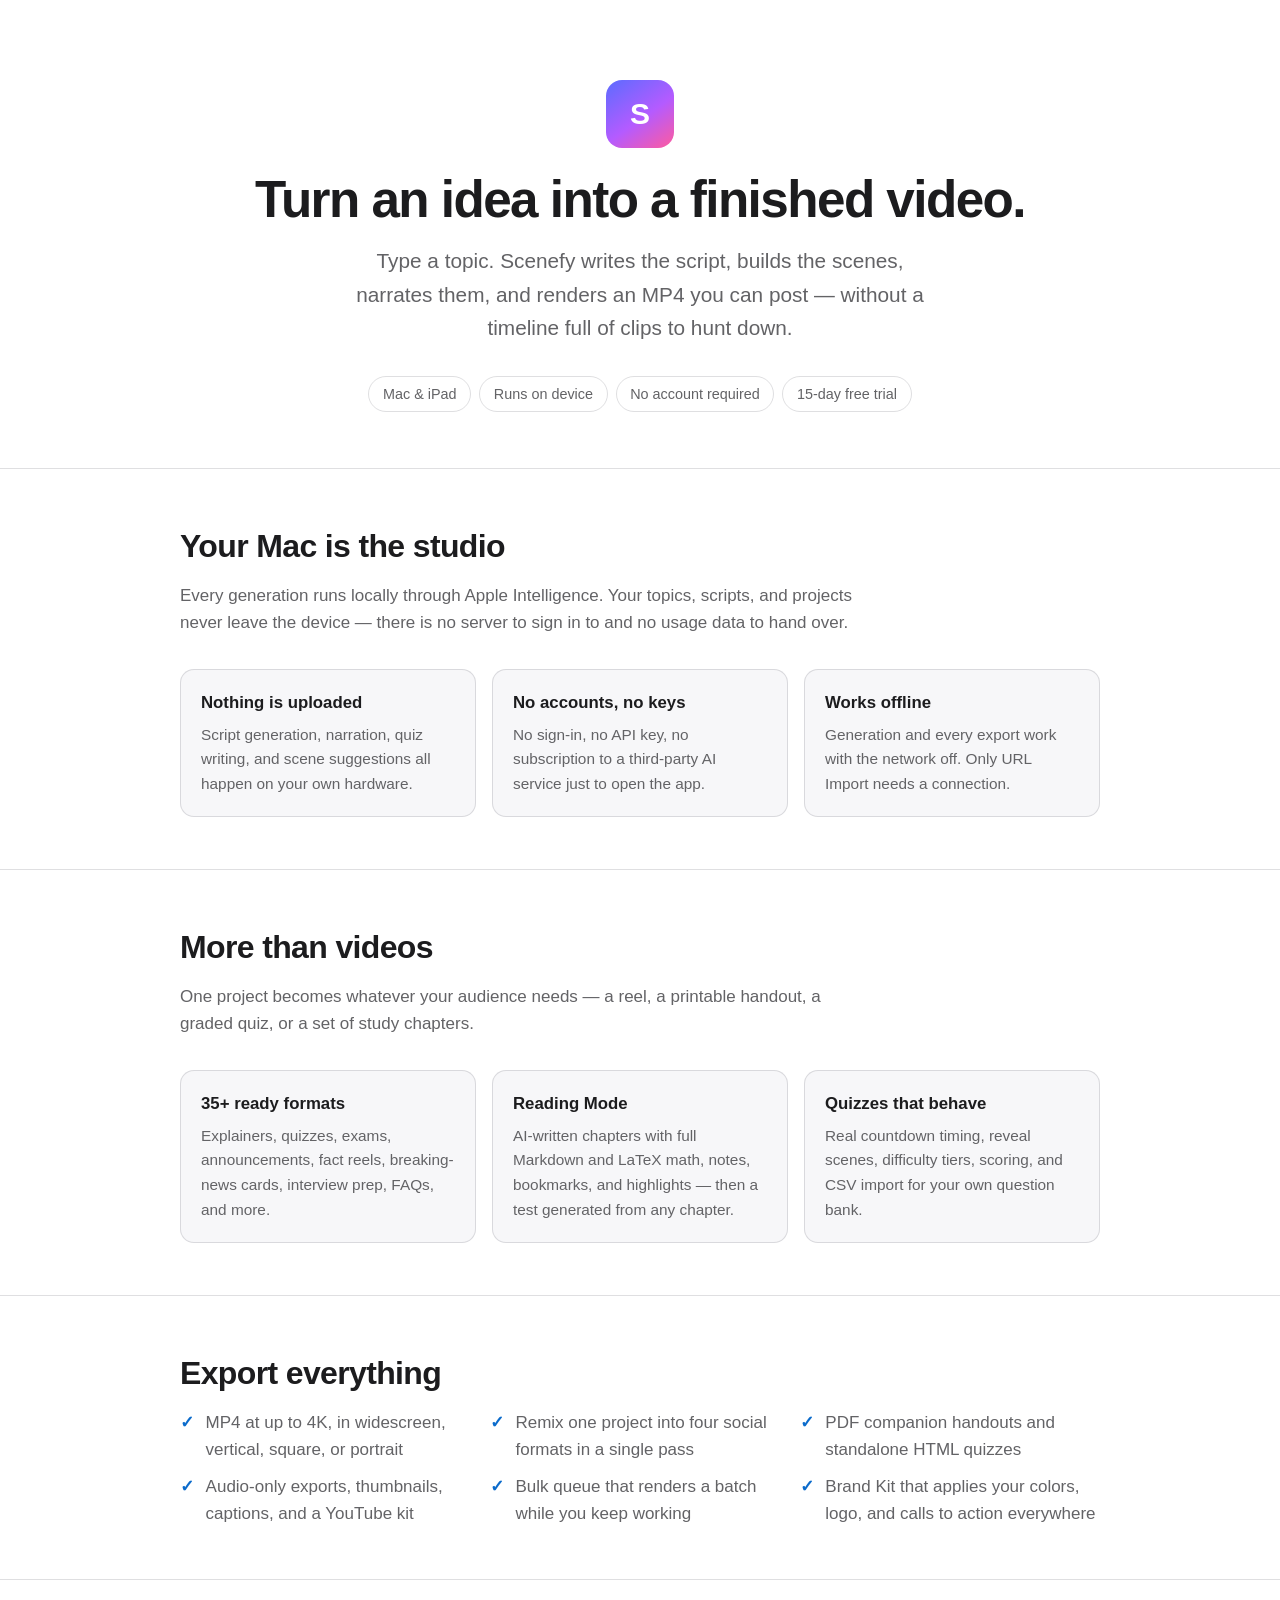
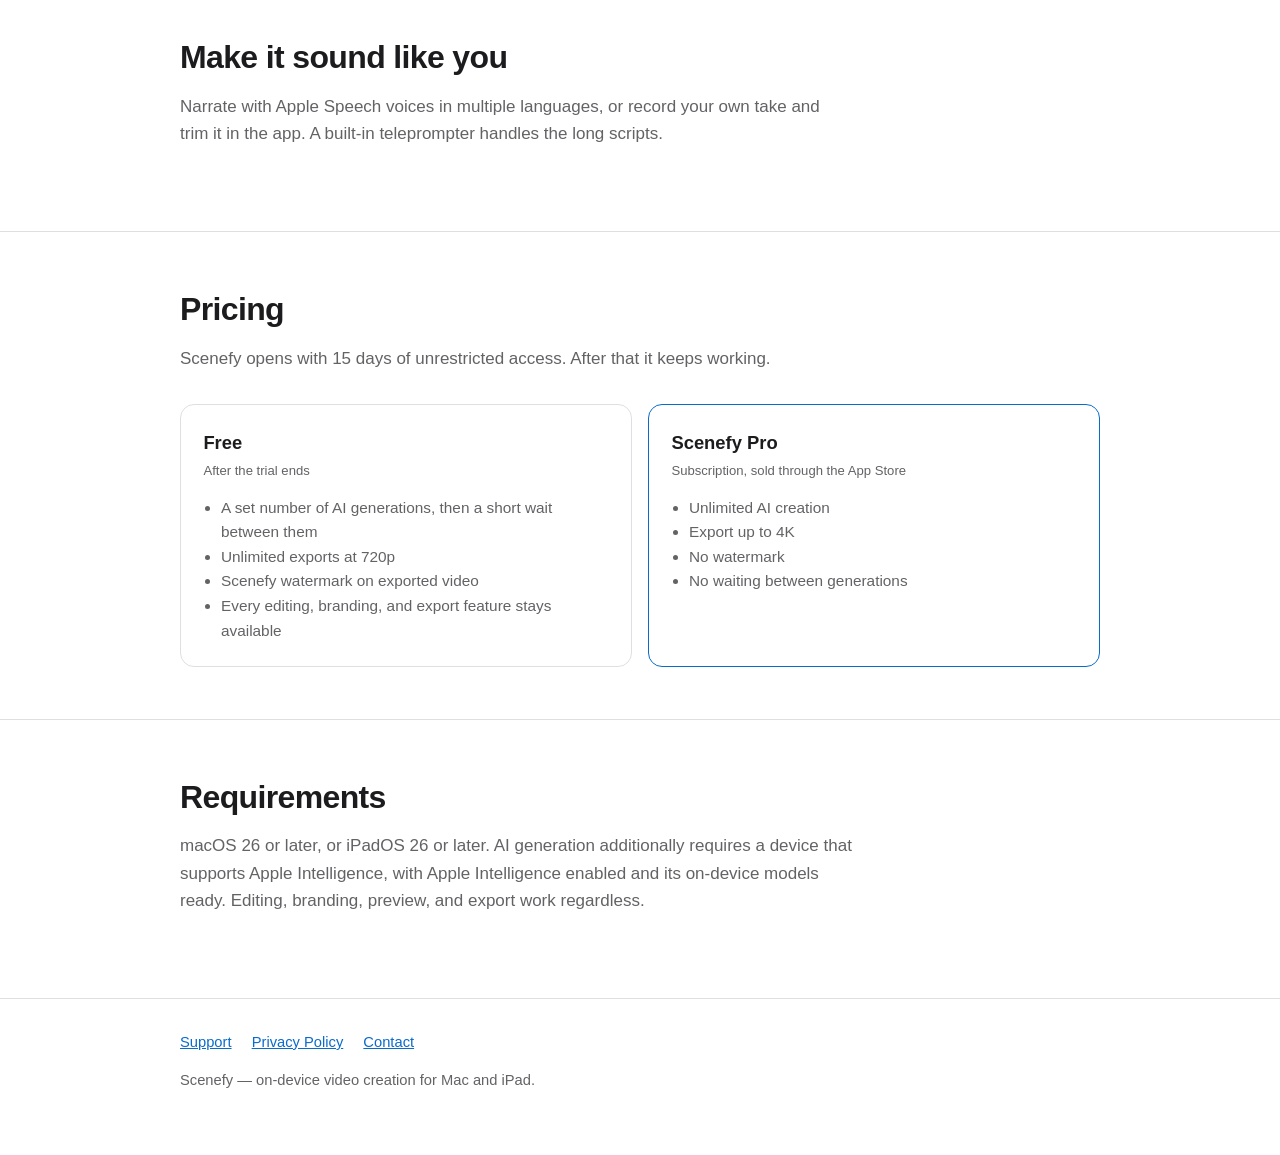
==== marketing.html @ ad092a8a "added marketing url added marketing url" ====
<!doctype html>
<html lang="en">
<head>
<meta charset="utf-8">
<meta name="viewport" content="width=device-width, initial-scale=1">
<title>Scenefy — Turn an idea into a finished video, on your Mac</title>
<meta name="description" content="Scenefy turns a topic into a scripted, narrated, rendered video — plus quizzes, PDFs, and reading packs. Every generation runs on device with Apple Intelligence.">
<style>
  :root {
    color-scheme: light dark;
    --bg: #ffffff;
    --fg: #1c1c1e;
    --muted: #636366;
    --line: rgba(120,120,128,.24);
    --card: #f7f7f9;
    --accent: #0b6bcb;
  }
  @media (prefers-color-scheme: dark) {
    :root { --bg: #101013; --fg: #f2f2f7; --muted: #a1a1aa; --line: rgba(120,120,128,.32); --card: #1a1a1f; --accent: #6cb2f5; }
  }
  * { box-sizing: border-box; }
  body {
    margin: 0; background: var(--bg); color: var(--fg);
    font: 17px/1.6 -apple-system, BlinkMacSystemFont, "Segoe UI", Roboto, sans-serif;
    -webkit-font-smoothing: antialiased;
  }
  .wrap { max-width: 60rem; margin: 0 auto; padding: 0 1.25rem; }
  a { color: var(--accent); }

  header.hero { padding: 5rem 0 3.5rem; text-align: center; }
  .mark {
    width: 68px; height: 68px; margin: 0 auto 1.5rem; border-radius: 16px;
    background: linear-gradient(145deg, #5b6cff, #b45bff 55%, #ff5b9e);
    display: grid; place-items: center; color: #fff; font-size: 30px; font-weight: 700;
  }
  h1 { font-size: clamp(2.1rem, 5vw, 3.2rem); line-height: 1.1; letter-spacing: -.03em; margin: 0 0 1rem; }
  .sub { font-size: clamp(1.05rem, 2.2vw, 1.3rem); color: var(--muted); max-width: 38rem; margin: 0 auto 2rem; }
  .badges { display: flex; gap: .5rem; justify-content: center; flex-wrap: wrap; font-size: .9rem; color: var(--muted); }
  .badge { border: 1px solid var(--line); border-radius: 999px; padding: .35rem .85rem; }

  section { padding: 3.25rem 0; border-top: 1px solid var(--line); }
  h2 { font-size: clamp(1.5rem, 3vw, 2rem); letter-spacing: -.02em; margin: 0 0 .6rem; }
  .lede { color: var(--muted); max-width: 42rem; margin: 0 0 2rem; }

  .grid { display: grid; gap: 1rem; grid-template-columns: repeat(auto-fit, minmax(15rem, 1fr)); }
  .card { background: var(--card); border: 1px solid var(--line); border-radius: 14px; padding: 1.25rem; }
  .card h3 { margin: 0 0 .4rem; font-size: 1.05rem; }
  .card p { margin: 0; color: var(--muted); font-size: .96rem; }

  ul.checks { list-style: none; padding: 0; margin: 0; display: grid; gap: .6rem; grid-template-columns: repeat(auto-fit, minmax(17rem, 1fr)); }
  ul.checks li { padding-left: 1.6rem; position: relative; color: var(--muted); }
  ul.checks li::before { content: "✓"; position: absolute; left: 0; color: var(--accent); font-weight: 700; }

  .plans { display: grid; gap: 1rem; grid-template-columns: repeat(auto-fit, minmax(16rem, 1fr)); }
  .plan { border: 1px solid var(--line); border-radius: 14px; padding: 1.4rem; }
  .plan.pro { border-color: var(--accent); }
  .plan h3 { margin: 0 0 .2rem; font-size: 1.15rem; }
  .plan .tag { font-size: .82rem; color: var(--muted); display: block; margin-bottom: .9rem; }
  .plan ul { margin: 0; padding-left: 1.1rem; color: var(--muted); font-size: .96rem; }

  footer { border-top: 1px solid var(--line); padding: 2rem 0 3rem; color: var(--muted); font-size: .92rem; }
  footer a { margin-right: 1rem; }
</style>
</head>
<body>

<header class="hero">
  <div class="wrap">
    <div class="mark">S</div>
    <h1>Turn an idea into a finished video.</h1>
    <p class="sub">
      Type a topic. Scenefy writes the script, builds the scenes, narrates them, and renders an
      MP4 you can post — without a timeline full of clips to hunt down.
    </p>
    <div class="badges">
      <span class="badge">Mac &amp; iPad</span>
      <span class="badge">Runs on device</span>
      <span class="badge">No account required</span>
      <span class="badge">15-day free trial</span>
    </div>
  </div>
</header>

<section>
  <div class="wrap">
    <h2>Your Mac is the studio</h2>
    <p class="lede">
      Every generation runs locally through Apple Intelligence. Your topics, scripts, and projects
      never leave the device — there is no server to sign in to and no usage data to hand over.
    </p>
    <div class="grid">
      <div class="card">
        <h3>Nothing is uploaded</h3>
        <p>Script generation, narration, quiz writing, and scene suggestions all happen on your own hardware.</p>
      </div>
      <div class="card">
        <h3>No accounts, no keys</h3>
        <p>No sign-in, no API key, no subscription to a third-party AI service just to open the app.</p>
      </div>
      <div class="card">
        <h3>Works offline</h3>
        <p>Generation and every export work with the network off. Only URL Import needs a connection.</p>
      </div>
    </div>
  </div>
</section>

<section>
  <div class="wrap">
    <h2>More than videos</h2>
    <p class="lede">
      One project becomes whatever your audience needs — a reel, a printable handout, a graded
      quiz, or a set of study chapters.
    </p>
    <div class="grid">
      <div class="card">
        <h3>35+ ready formats</h3>
        <p>Explainers, quizzes, exams, announcements, fact reels, breaking-news cards, interview prep, FAQs, and more.</p>
      </div>
      <div class="card">
        <h3>Reading Mode</h3>
        <p>AI-written chapters with full Markdown and LaTeX math, notes, bookmarks, and highlights — then a test generated from any chapter.</p>
      </div>
      <div class="card">
        <h3>Quizzes that behave</h3>
        <p>Real countdown timing, reveal scenes, difficulty tiers, scoring, and CSV import for your own question bank.</p>
      </div>
    </div>
  </div>
</section>

<section>
  <div class="wrap">
    <h2>Export everything</h2>
    <ul class="checks">
      <li>MP4 at up to 4K, in widescreen, vertical, square, or portrait</li>
      <li>Remix one project into four social formats in a single pass</li>
      <li>PDF companion handouts and standalone HTML quizzes</li>
      <li>Audio-only exports, thumbnails, captions, and a YouTube kit</li>
      <li>Bulk queue that renders a batch while you keep working</li>
      <li>Brand Kit that applies your colors, logo, and calls to action everywhere</li>
    </ul>
  </div>
</section>

<section>
  <div class="wrap">
    <h2>Make it sound like you</h2>
    <p class="lede">
      Narrate with Apple Speech voices in multiple languages, or record your own take and trim it
      in the app. A built-in teleprompter handles the long scripts.
    </p>
  </div>
</section>

<section>
  <div class="wrap">
    <h2>Pricing</h2>
    <p class="lede">Scenefy opens with 15 days of unrestricted access. After that it keeps working.</p>
    <div class="plans">
      <div class="plan">
        <h3>Free</h3>
        <span class="tag">After the trial ends</span>
        <ul>
          <li>A set number of AI generations, then a short wait between them</li>
          <li>Unlimited exports at 720p</li>
          <li>Scenefy watermark on exported video</li>
          <li>Every editing, branding, and export feature stays available</li>
        </ul>
      </div>
      <div class="plan pro">
        <h3>Scenefy Pro</h3>
        <span class="tag">Subscription, sold through the App Store</span>
        <ul>
          <li>Unlimited AI creation</li>
          <li>Export up to 4K</li>
          <li>No watermark</li>
          <li>No waiting between generations</li>
        </ul>
      </div>
    </div>
  </div>
</section>

<section>
  <div class="wrap">
    <h2>Requirements</h2>
    <p class="lede">
      macOS 26 or later, or iPadOS 26 or later. AI generation additionally requires a device that
      supports Apple Intelligence, with Apple Intelligence enabled and its on-device models ready.
      Editing, branding, preview, and export work regardless.
    </p>
  </div>
</section>

<footer>
  <div class="wrap">
    <a href="./">Support</a>
    <a href="./privacy.html">Privacy Policy</a>
    <a href="mailto:apps.damu@gmail.com">Contact</a>
    <p>Scenefy — on-device video creation for Mac and iPad.</p>
  </div>
</footer>

</body>
</html>
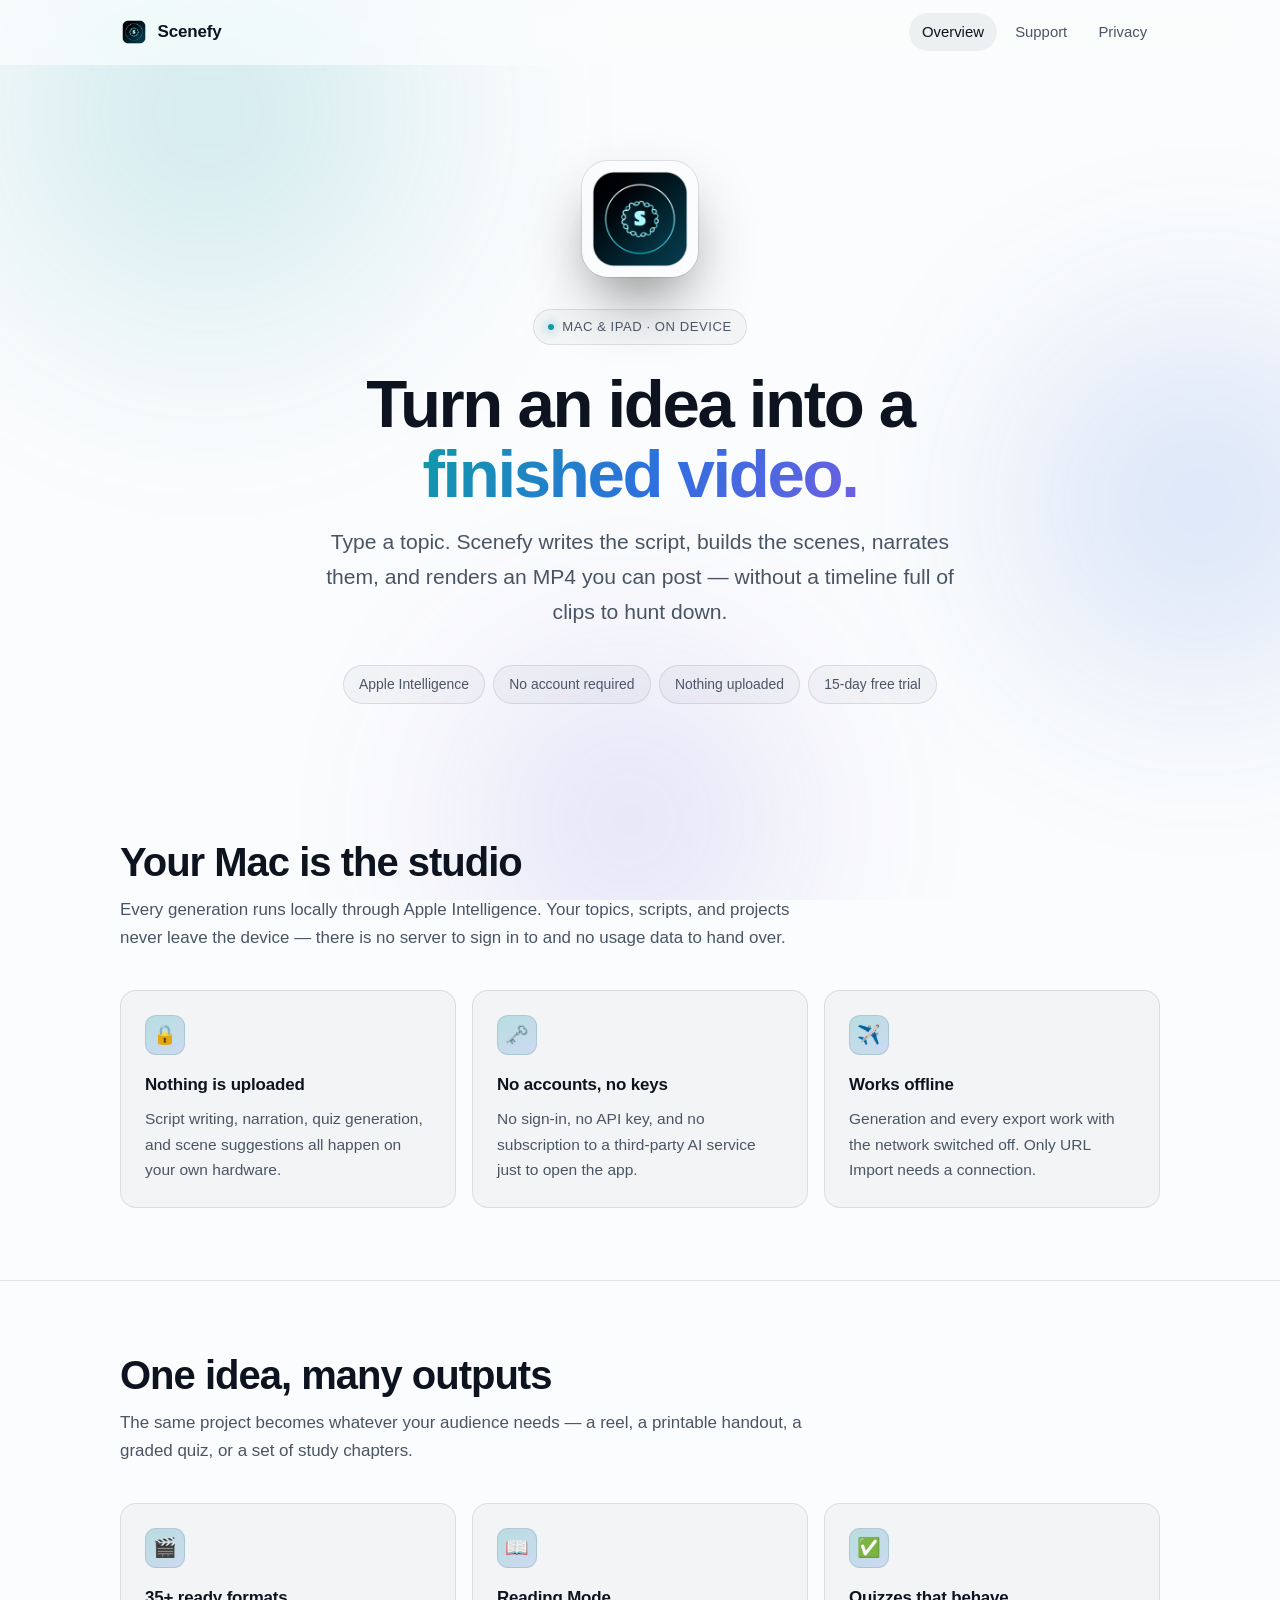
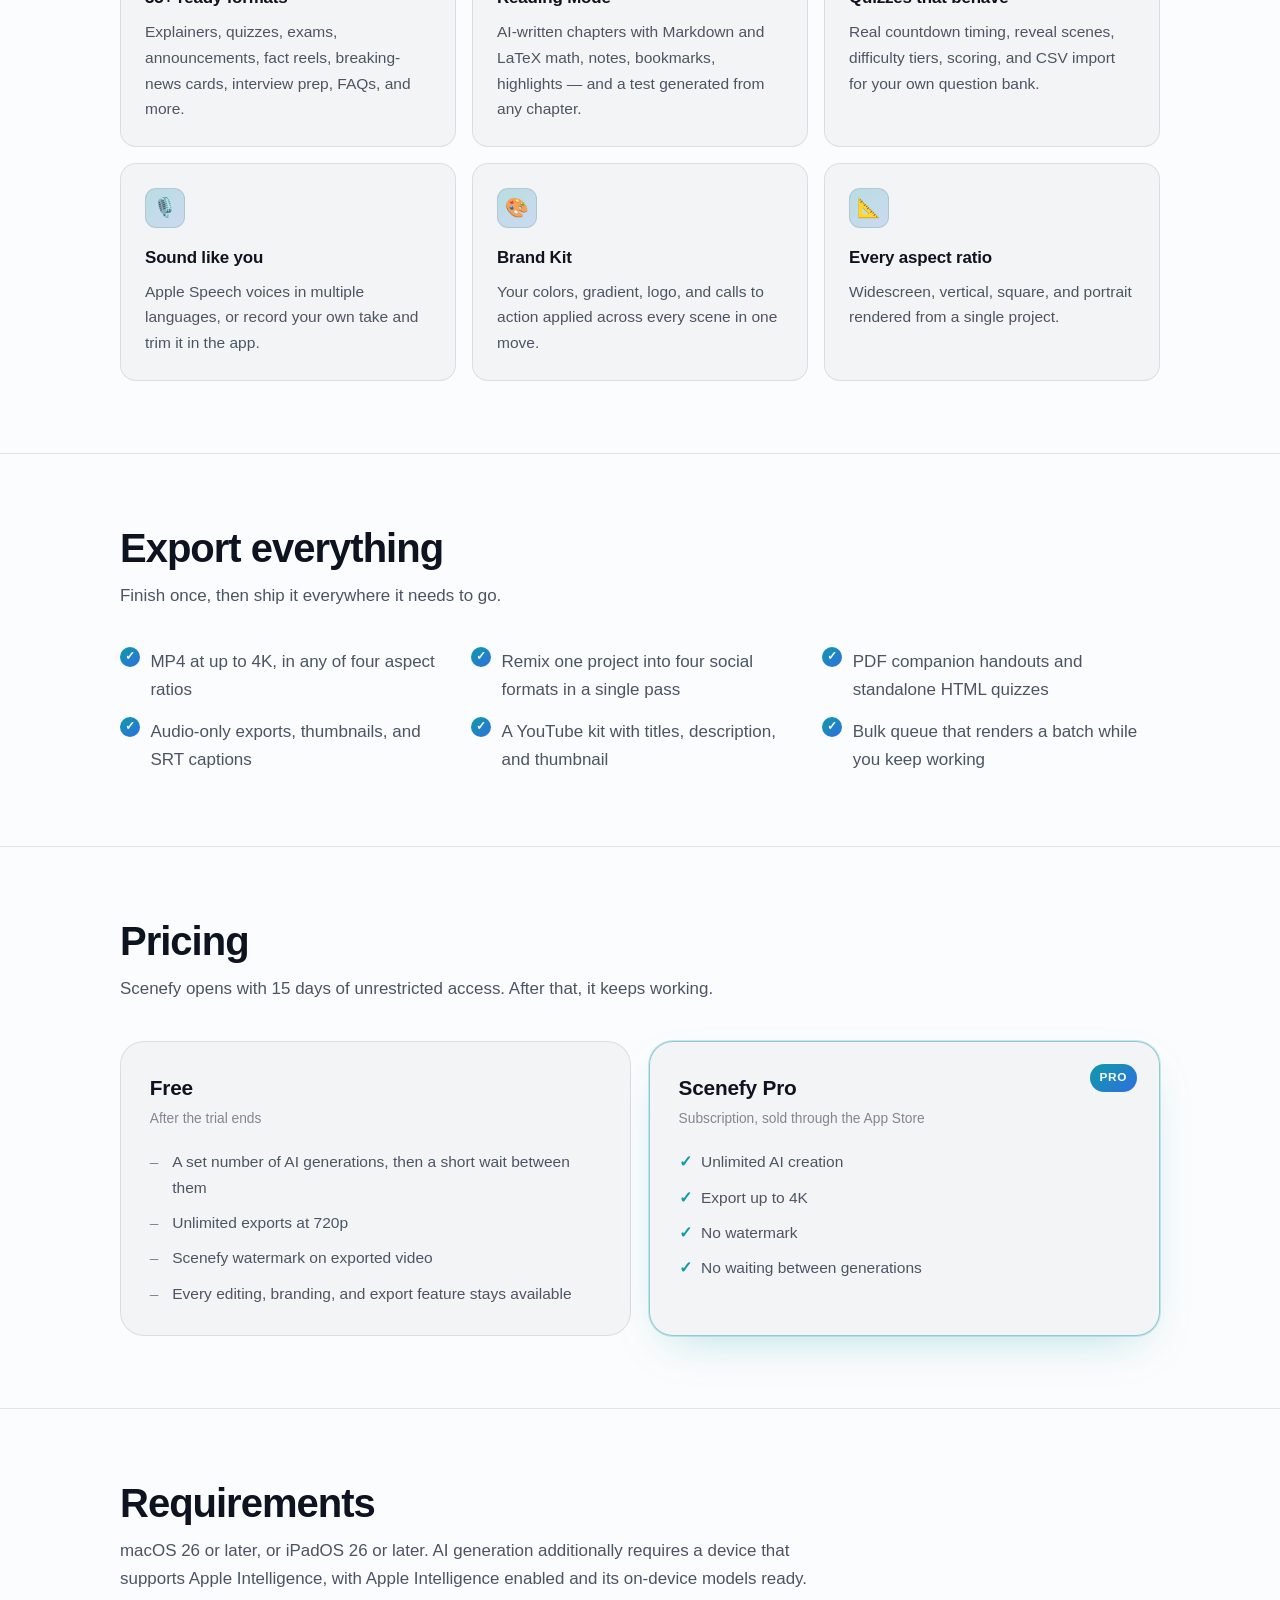
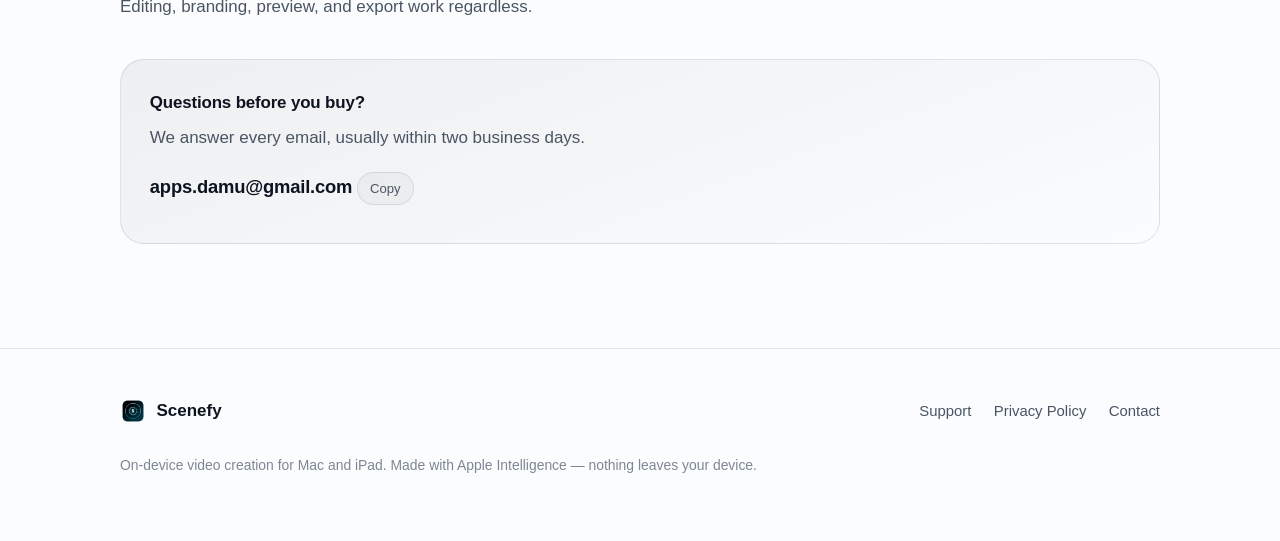
==== commit ed8ef098: "created pages" ====
--- a/marketing.html
+++ b/marketing.html
@@ -3,79 +3,43 @@
 <head>
 <meta charset="utf-8">
 <meta name="viewport" content="width=device-width, initial-scale=1">
-<title>Scenefy — Turn an idea into a finished video, on your Mac</title>
+<title>Scenefy — Turn an idea into a finished video</title>
 <meta name="description" content="Scenefy turns a topic into a scripted, narrated, rendered video — plus quizzes, PDFs, and reading packs. Every generation runs on device with Apple Intelligence.">
-<style>
-  :root {
-    color-scheme: light dark;
-    --bg: #ffffff;
-    --fg: #1c1c1e;
-    --muted: #636366;
-    --line: rgba(120,120,128,.24);
-    --card: #f7f7f9;
-    --accent: #0b6bcb;
-  }
-  @media (prefers-color-scheme: dark) {
-    :root { --bg: #101013; --fg: #f2f2f7; --muted: #a1a1aa; --line: rgba(120,120,128,.32); --card: #1a1a1f; --accent: #6cb2f5; }
-  }
-  * { box-sizing: border-box; }
-  body {
-    margin: 0; background: var(--bg); color: var(--fg);
-    font: 17px/1.6 -apple-system, BlinkMacSystemFont, "Segoe UI", Roboto, sans-serif;
-    -webkit-font-smoothing: antialiased;
-  }
-  .wrap { max-width: 60rem; margin: 0 auto; padding: 0 1.25rem; }
-  a { color: var(--accent); }
-
-  header.hero { padding: 5rem 0 3.5rem; text-align: center; }
-  .mark {
-    width: 68px; height: 68px; margin: 0 auto 1.5rem; border-radius: 16px;
-    background: linear-gradient(145deg, #5b6cff, #b45bff 55%, #ff5b9e);
-    display: grid; place-items: center; color: #fff; font-size: 30px; font-weight: 700;
-  }
-  h1 { font-size: clamp(2.1rem, 5vw, 3.2rem); line-height: 1.1; letter-spacing: -.03em; margin: 0 0 1rem; }
-  .sub { font-size: clamp(1.05rem, 2.2vw, 1.3rem); color: var(--muted); max-width: 38rem; margin: 0 auto 2rem; }
-  .badges { display: flex; gap: .5rem; justify-content: center; flex-wrap: wrap; font-size: .9rem; color: var(--muted); }
-  .badge { border: 1px solid var(--line); border-radius: 999px; padding: .35rem .85rem; }
-
-  section { padding: 3.25rem 0; border-top: 1px solid var(--line); }
-  h2 { font-size: clamp(1.5rem, 3vw, 2rem); letter-spacing: -.02em; margin: 0 0 .6rem; }
-  .lede { color: var(--muted); max-width: 42rem; margin: 0 0 2rem; }
-
-  .grid { display: grid; gap: 1rem; grid-template-columns: repeat(auto-fit, minmax(15rem, 1fr)); }
-  .card { background: var(--card); border: 1px solid var(--line); border-radius: 14px; padding: 1.25rem; }
-  .card h3 { margin: 0 0 .4rem; font-size: 1.05rem; }
-  .card p { margin: 0; color: var(--muted); font-size: .96rem; }
-
-  ul.checks { list-style: none; padding: 0; margin: 0; display: grid; gap: .6rem; grid-template-columns: repeat(auto-fit, minmax(17rem, 1fr)); }
-  ul.checks li { padding-left: 1.6rem; position: relative; color: var(--muted); }
-  ul.checks li::before { content: "✓"; position: absolute; left: 0; color: var(--accent); font-weight: 700; }
-
-  .plans { display: grid; gap: 1rem; grid-template-columns: repeat(auto-fit, minmax(16rem, 1fr)); }
-  .plan { border: 1px solid var(--line); border-radius: 14px; padding: 1.4rem; }
-  .plan.pro { border-color: var(--accent); }
-  .plan h3 { margin: 0 0 .2rem; font-size: 1.15rem; }
-  .plan .tag { font-size: .82rem; color: var(--muted); display: block; margin-bottom: .9rem; }
-  .plan ul { margin: 0; padding-left: 1.1rem; color: var(--muted); font-size: .96rem; }
-
-  footer { border-top: 1px solid var(--line); padding: 2rem 0 3rem; color: var(--muted); font-size: .92rem; }
-  footer a { margin-right: 1rem; }
-</style>
+<link rel="icon" href="icon-180.png">
+<link rel="apple-touch-icon" href="icon-180.png">
+<link rel="stylesheet" href="style.css">
+<script>document.documentElement.className+=" js-reveal";</script>
+
 </head>
 <body>
 
+<div class="aurora" aria-hidden="true"><span></span><span></span><span></span></div>
+<div class="progress" aria-hidden="true"></div>
+
+<nav class="nav">
+  <div class="wrap">
+    <a class="brand" href="marketing.html"><img src="icon-180.png" alt="">Scenefy</a>
+    <div class="links">
+      <a href="marketing.html">Overview</a>
+      <a href="./">Support</a>
+      <a href="privacy.html">Privacy</a>
+    </div>
+  </div>
+</nav>
+
 <header class="hero">
   <div class="wrap">
-    <div class="mark">S</div>
-    <h1>Turn an idea into a finished video.</h1>
-    <p class="sub">
+    <img class="appicon" src="icon.png" alt="Scenefy app icon" width="116" height="116">
+    <span class="eyebrow reveal"><span class="dot"></span>Mac &amp; iPad · On device</span>
+    <h1 class="reveal">Turn an idea into a<br><span class="grad">finished video.</span></h1>
+    <p class="sub reveal">
       Type a topic. Scenefy writes the script, builds the scenes, narrates them, and renders an
       MP4 you can post — without a timeline full of clips to hunt down.
     </p>
-    <div class="badges">
-      <span class="badge">Mac &amp; iPad</span>
-      <span class="badge">Runs on device</span>
+    <div class="badges reveal">
+      <span class="badge">Apple Intelligence</span>
       <span class="badge">No account required</span>
+      <span class="badge">Nothing uploaded</span>
       <span class="badge">15-day free trial</span>
     </div>
   </div>
@@ -83,82 +47,103 @@
 
 <section>
   <div class="wrap">
-    <h2>Your Mac is the studio</h2>
-    <p class="lede">
-      Every generation runs locally through Apple Intelligence. Your topics, scripts, and projects
-      never leave the device — there is no server to sign in to and no usage data to hand over.
-    </p>
+    <div class="section-head reveal">
+      <h2>Your Mac is the studio</h2>
+      <p class="lede">
+        Every generation runs locally through Apple Intelligence. Your topics, scripts, and
+        projects never leave the device — there is no server to sign in to and no usage data to
+        hand over.
+      </p>
+    </div>
     <div class="grid">
-      <div class="card">
+      <div class="card reveal">
+        <div class="ico">🔒</div>
         <h3>Nothing is uploaded</h3>
-        <p>Script generation, narration, quiz writing, and scene suggestions all happen on your own hardware.</p>
-      </div>
-      <div class="card">
+        <p>Script writing, narration, quiz generation, and scene suggestions all happen on your own hardware.</p>
+      </div>
+      <div class="card reveal">
+        <div class="ico">🗝️</div>
         <h3>No accounts, no keys</h3>
-        <p>No sign-in, no API key, no subscription to a third-party AI service just to open the app.</p>
-      </div>
-      <div class="card">
+        <p>No sign-in, no API key, and no subscription to a third-party AI service just to open the app.</p>
+      </div>
+      <div class="card reveal">
+        <div class="ico">✈️</div>
         <h3>Works offline</h3>
-        <p>Generation and every export work with the network off. Only URL Import needs a connection.</p>
-      </div>
-    </div>
-  </div>
-</section>
-
-<section>
-  <div class="wrap">
-    <h2>More than videos</h2>
-    <p class="lede">
-      One project becomes whatever your audience needs — a reel, a printable handout, a graded
-      quiz, or a set of study chapters.
-    </p>
+        <p>Generation and every export work with the network switched off. Only URL Import needs a connection.</p>
+      </div>
+    </div>
+  </div>
+</section>
+
+<section>
+  <div class="wrap">
+    <div class="section-head reveal">
+      <h2>One idea, many outputs</h2>
+      <p class="lede">
+        The same project becomes whatever your audience needs — a reel, a printable handout, a
+        graded quiz, or a set of study chapters.
+      </p>
+    </div>
     <div class="grid">
-      <div class="card">
+      <div class="card reveal">
+        <div class="ico">🎬</div>
         <h3>35+ ready formats</h3>
         <p>Explainers, quizzes, exams, announcements, fact reels, breaking-news cards, interview prep, FAQs, and more.</p>
       </div>
-      <div class="card">
+      <div class="card reveal">
+        <div class="ico">📖</div>
         <h3>Reading Mode</h3>
-        <p>AI-written chapters with full Markdown and LaTeX math, notes, bookmarks, and highlights — then a test generated from any chapter.</p>
-      </div>
-      <div class="card">
+        <p>AI-written chapters with Markdown and LaTeX math, notes, bookmarks, highlights — and a test generated from any chapter.</p>
+      </div>
+      <div class="card reveal">
+        <div class="ico">✅</div>
         <h3>Quizzes that behave</h3>
         <p>Real countdown timing, reveal scenes, difficulty tiers, scoring, and CSV import for your own question bank.</p>
       </div>
-    </div>
-  </div>
-</section>
-
-<section>
-  <div class="wrap">
-    <h2>Export everything</h2>
-    <ul class="checks">
-      <li>MP4 at up to 4K, in widescreen, vertical, square, or portrait</li>
+      <div class="card reveal">
+        <div class="ico">🎙️</div>
+        <h3>Sound like you</h3>
+        <p>Apple Speech voices in multiple languages, or record your own take and trim it in the app.</p>
+      </div>
+      <div class="card reveal">
+        <div class="ico">🎨</div>
+        <h3>Brand Kit</h3>
+        <p>Your colors, gradient, logo, and calls to action applied across every scene in one move.</p>
+      </div>
+      <div class="card reveal">
+        <div class="ico">📐</div>
+        <h3>Every aspect ratio</h3>
+        <p>Widescreen, vertical, square, and portrait rendered from a single project.</p>
+      </div>
+    </div>
+  </div>
+</section>
+
+<section>
+  <div class="wrap">
+    <div class="section-head reveal">
+      <h2>Export everything</h2>
+      <p class="lede">Finish once, then ship it everywhere it needs to go.</p>
+    </div>
+    <ul class="checks reveal">
+      <li>MP4 at up to 4K, in any of four aspect ratios</li>
       <li>Remix one project into four social formats in a single pass</li>
       <li>PDF companion handouts and standalone HTML quizzes</li>
-      <li>Audio-only exports, thumbnails, captions, and a YouTube kit</li>
+      <li>Audio-only exports, thumbnails, and SRT captions</li>
+      <li>A YouTube kit with titles, description, and thumbnail</li>
       <li>Bulk queue that renders a batch while you keep working</li>
-      <li>Brand Kit that applies your colors, logo, and calls to action everywhere</li>
     </ul>
   </div>
 </section>
 
 <section>
   <div class="wrap">
-    <h2>Make it sound like you</h2>
-    <p class="lede">
-      Narrate with Apple Speech voices in multiple languages, or record your own take and trim it
-      in the app. A built-in teleprompter handles the long scripts.
-    </p>
-  </div>
-</section>
-
-<section>
-  <div class="wrap">
-    <h2>Pricing</h2>
-    <p class="lede">Scenefy opens with 15 days of unrestricted access. After that it keeps working.</p>
+    <div class="section-head reveal">
+      <h2>Pricing</h2>
+      <p class="lede">Scenefy opens with 15 days of unrestricted access. After that, it keeps working.</p>
+    </div>
     <div class="plans">
-      <div class="plan">
+      <div class="plan reveal">
         <h3>Free</h3>
         <span class="tag">After the trial ends</span>
         <ul>
@@ -168,7 +153,8 @@
           <li>Every editing, branding, and export feature stays available</li>
         </ul>
       </div>
-      <div class="plan pro">
+      <div class="plan pro reveal">
+        <span class="flag">Pro</span>
         <h3>Scenefy Pro</h3>
         <span class="tag">Subscription, sold through the App Store</span>
         <ul>
@@ -184,23 +170,38 @@
 
 <section>
   <div class="wrap">
-    <h2>Requirements</h2>
-    <p class="lede">
-      macOS 26 or later, or iPadOS 26 or later. AI generation additionally requires a device that
-      supports Apple Intelligence, with Apple Intelligence enabled and its on-device models ready.
-      Editing, branding, preview, and export work regardless.
-    </p>
-  </div>
-</section>
-
-<footer>
-  <div class="wrap">
-    <a href="./">Support</a>
-    <a href="./privacy.html">Privacy Policy</a>
-    <a href="mailto:apps.damu@gmail.com">Contact</a>
-    <p>Scenefy — on-device video creation for Mac and iPad.</p>
+    <div class="section-head reveal">
+      <h2>Requirements</h2>
+      <p class="lede">
+        macOS 26 or later, or iPadOS 26 or later. AI generation additionally requires a device that
+        supports Apple Intelligence, with Apple Intelligence enabled and its on-device models
+        ready. Editing, branding, preview, and export work regardless.
+      </p>
+    </div>
+    <div class="panel reveal">
+      <h3>Questions before you buy?</h3>
+      <p style="color:var(--fg-2);margin:.3rem 0 .8rem">We answer every email, usually within two business days.</p>
+      <span class="mail">apps.damu@gmail.com</span>
+      <button class="copy-btn" data-copy="apps.damu@gmail.com" type="button">Copy</button>
+    </div>
+  </div>
+</section>
+
+<footer class="site">
+  <div class="wrap">
+    <div class="cols">
+      <span class="fbrand"><img src="icon-180.png" alt="">Scenefy</span>
+      <div class="flinks">
+        <a href="./">Support</a>
+        <a href="privacy.html">Privacy Policy</a>
+        <a href="mailto:apps.damu@gmail.com">Contact</a>
+      </div>
+    </div>
+    <p class="fine">On-device video creation for Mac and iPad. Made with Apple Intelligence — nothing leaves your device.</p>
   </div>
 </footer>
 
+<button class="totop" type="button" aria-label="Back to top">↑</button>
+<script src="app.js"></script>
 </body>
 </html>
--- a/style.css
+++ b/style.css
@@ -0,0 +1,354 @@
+/* Scenefy site — shared design system
+   Dark-first, drawn from the app icon: teal ring on near-black, cool blue secondary. */
+
+:root {
+  color-scheme: dark light;
+
+  --bg:        #08090c;
+  --bg-2:      #0d0f14;
+  --surface:   rgba(255,255,255,.035);
+  --surface-2: rgba(255,255,255,.06);
+  --line:      rgba(255,255,255,.09);
+  --line-2:    rgba(255,255,255,.16);
+
+  --fg:        #f4f6f8;
+  --fg-2:      #a8b0bb;
+  --fg-3:      #6d7683;
+
+  --teal:      #5fe3e0;
+  --teal-deep: #2bb8c4;
+  --blue:      #6ea8ff;
+  --violet:    #9b8cff;
+
+  --accent:    var(--teal);
+  --glow:      0 0 0 1px rgba(95,227,224,.24), 0 18px 60px -20px rgba(95,227,224,.35);
+
+  --r-sm: 10px;
+  --r:    16px;
+  --r-lg: 24px;
+
+  --ease: cubic-bezier(.22,.72,.24,1);
+  --page: 68rem;
+}
+
+@media (prefers-color-scheme: light) {
+  :root {
+    --bg:        #fbfcfd;
+    --bg-2:      #f2f5f8;
+    --surface:   rgba(10,20,35,.03);
+    --surface-2: rgba(10,20,35,.055);
+    --line:      rgba(10,20,35,.10);
+    --line-2:    rgba(10,20,35,.18);
+
+    --fg:        #0d1420;
+    --fg-2:      #4a5564;
+    --fg-3:      #7d8794;
+
+    --teal:      #0f9aa8;
+    --teal-deep: #0b7c88;
+    --blue:      #2f6fe0;
+    --violet:    #6f5fe0;
+    --glow:      0 0 0 1px rgba(15,154,168,.20), 0 18px 50px -22px rgba(15,154,168,.35);
+  }
+}
+
+* { box-sizing: border-box; }
+html { scroll-behavior: smooth; scroll-padding-top: 5.5rem; }
+
+body {
+  margin: 0;
+  background: var(--bg);
+  color: var(--fg);
+  font: 17px/1.65 -apple-system, BlinkMacSystemFont, "SF Pro Text", "Segoe UI", Roboto, sans-serif;
+  -webkit-font-smoothing: antialiased;
+  text-rendering: optimizeLegibility;
+  overflow-x: hidden;
+}
+
+a { color: var(--accent); text-decoration: none; }
+a:hover { text-decoration: underline; }
+
+.wrap { width: 100%; max-width: var(--page); margin: 0 auto; padding: 0 1.5rem; }
+
+/* ---------- Aurora backdrop ---------- */
+
+.aurora { position: fixed; inset: 0; z-index: -1; overflow: hidden; pointer-events: none; }
+.aurora span {
+  position: absolute; display: block; border-radius: 50%;
+  filter: blur(90px); opacity: .5;
+  animation: drift 26s var(--ease) infinite alternate;
+}
+.aurora span:nth-child(1) { width: 46rem; height: 46rem; top: -16rem; left: -10rem; background: radial-gradient(circle, var(--teal), transparent 62%); }
+.aurora span:nth-child(2) { width: 38rem; height: 38rem; top: 22%; right: -14rem; background: radial-gradient(circle, var(--blue), transparent 62%); animation-delay: -8s; }
+.aurora span:nth-child(3) { width: 34rem; height: 34rem; bottom: -12rem; left: 28%; background: radial-gradient(circle, var(--violet), transparent 62%); animation-delay: -15s; }
+@media (prefers-color-scheme: light) { .aurora span { opacity: .22; } }
+
+@keyframes drift {
+  0%   { transform: translate3d(0,0,0) scale(1); }
+  50%  { transform: translate3d(4rem,-3rem,0) scale(1.12); }
+  100% { transform: translate3d(-3rem,4rem,0) scale(.95); }
+}
+
+/* ---------- Reading progress ---------- */
+
+.progress {
+  position: fixed; top: 0; left: 0; height: 2px; width: 100%; z-index: 60;
+  transform: scaleX(0); transform-origin: 0 50%;
+  background: linear-gradient(90deg, var(--teal), var(--blue), var(--violet));
+}
+
+/* ---------- Nav ---------- */
+
+.nav {
+  position: sticky; top: 0; z-index: 50;
+  backdrop-filter: saturate(180%) blur(20px);
+  -webkit-backdrop-filter: saturate(180%) blur(20px);
+  background: color-mix(in oklab, var(--bg) 72%, transparent);
+  border-bottom: 1px solid transparent;
+  transition: border-color .4s var(--ease), background .4s var(--ease);
+}
+.nav.scrolled { border-bottom-color: var(--line); }
+.nav .wrap { display: flex; align-items: center; gap: 1rem; height: 4rem; }
+.nav .brand { display: flex; align-items: center; gap: .6rem; font-weight: 600; letter-spacing: -.01em; color: var(--fg); }
+.nav .brand:hover { text-decoration: none; }
+.nav .brand img { width: 28px; height: 28px; border-radius: 7px; }
+.nav .links { margin-left: auto; display: flex; gap: .35rem; align-items: center; }
+.nav .links a {
+  color: var(--fg-2); font-size: .93rem; padding: .45rem .8rem; border-radius: 999px;
+  transition: color .25s var(--ease), background .25s var(--ease);
+}
+.nav .links a:hover { color: var(--fg); background: var(--surface-2); text-decoration: none; }
+.nav .links a.active { color: var(--fg); background: var(--surface-2); }
+@media (max-width: 34rem) { .nav .links a { padding: .4rem .55rem; font-size: .86rem; } }
+
+/* ---------- Hero ---------- */
+
+.hero { padding: 6rem 0 4rem; text-align: center; position: relative; }
+.hero .appicon {
+  width: 116px; height: 116px; border-radius: 26px; margin: 0 auto 2rem; display: block;
+  box-shadow: 0 30px 70px -25px rgba(0,0,0,.85), 0 0 0 1px var(--line);
+  animation: floaty 7s var(--ease) infinite alternate;
+}
+@keyframes floaty { from { transform: translateY(-6px); } to { transform: translateY(8px); } }
+
+.eyebrow {
+  display: inline-flex; align-items: center; gap: .5rem;
+  font-size: .82rem; letter-spacing: .04em; text-transform: uppercase;
+  color: var(--fg-2); border: 1px solid var(--line); border-radius: 999px;
+  padding: .4rem .9rem; margin-bottom: 1.5rem;
+  background: var(--surface);
+}
+.eyebrow .dot { width: 6px; height: 6px; border-radius: 50%; background: var(--teal); box-shadow: 0 0 12px var(--teal); }
+
+h1 {
+  font-size: clamp(2.4rem, 6vw, 4.2rem); line-height: 1.03; letter-spacing: -.035em;
+  margin: 0 0 1.1rem; font-weight: 700;
+}
+h1 .grad {
+  background: linear-gradient(120deg, var(--teal), var(--blue) 55%, var(--violet));
+  -webkit-background-clip: text; background-clip: text; color: transparent;
+}
+.sub { font-size: clamp(1.05rem, 2.1vw, 1.32rem); color: var(--fg-2); max-width: 40rem; margin: 0 auto 2.2rem; }
+
+.badges { display: flex; gap: .5rem; justify-content: center; flex-wrap: wrap; }
+.badge {
+  font-size: .87rem; color: var(--fg-2); border: 1px solid var(--line);
+  background: var(--surface); border-radius: 999px; padding: .42rem .95rem;
+  transition: border-color .3s var(--ease), color .3s var(--ease), transform .3s var(--ease);
+}
+.badge:hover { border-color: var(--line-2); color: var(--fg); transform: translateY(-2px); }
+
+/* ---------- Sections ---------- */
+
+section { padding: 4.5rem 0; position: relative; }
+section + section { border-top: 1px solid var(--line); }
+
+h2 { font-size: clamp(1.7rem, 3.4vw, 2.5rem); letter-spacing: -.025em; line-height: 1.12; margin: 0 0 .7rem; font-weight: 650; }
+h3 { font-size: 1.06rem; margin: 0 0 .45rem; font-weight: 600; letter-spacing: -.01em; }
+.lede { color: var(--fg-2); max-width: 44rem; margin: 0 0 2.4rem; font-size: 1.06rem; }
+.section-head { margin-bottom: 2.4rem; }
+
+/* ---------- Cards ---------- */
+
+.grid { display: grid; gap: 1rem; grid-template-columns: repeat(auto-fit, minmax(16rem, 1fr)); }
+
+.card {
+  position: relative; border: 1px solid var(--line); border-radius: var(--r);
+  background: var(--surface); padding: 1.5rem; overflow: hidden;
+  transition: transform .45s var(--ease), border-color .45s var(--ease), background .45s var(--ease);
+}
+.card::before {
+  content: ""; position: absolute; inset: 0; opacity: 0; pointer-events: none;
+  background: radial-gradient(38rem 38rem at var(--mx,50%) var(--my,0%), color-mix(in oklab, var(--teal) 16%, transparent), transparent 45%);
+  transition: opacity .5s var(--ease);
+}
+.card:hover { transform: translateY(-4px); border-color: var(--line-2); background: var(--surface-2); }
+.card:hover::before { opacity: 1; }
+.card p { margin: 0; color: var(--fg-2); font-size: .97rem; }
+.card .ico {
+  width: 40px; height: 40px; border-radius: 11px; display: grid; place-items: center;
+  margin-bottom: 1rem; font-size: 19px;
+  background: linear-gradient(145deg, color-mix(in oklab, var(--teal) 26%, transparent), color-mix(in oklab, var(--blue) 20%, transparent));
+  border: 1px solid var(--line);
+}
+
+/* ---------- Checklist ---------- */
+
+ul.checks { list-style: none; padding: 0; margin: 0; display: grid; gap: .85rem; grid-template-columns: repeat(auto-fit, minmax(18rem, 1fr)); }
+ul.checks li { padding-left: 1.9rem; position: relative; color: var(--fg-2); }
+ul.checks li::before {
+  content: "✓"; position: absolute; left: 0; top: -1px;
+  width: 1.25rem; height: 1.25rem; border-radius: 50%; display: grid; place-items: center;
+  font-size: .72rem; font-weight: 700; color: var(--bg);
+  background: linear-gradient(140deg, var(--teal), var(--blue));
+}
+
+/* ---------- Plans ---------- */
+
+.plans { display: grid; gap: 1.1rem; grid-template-columns: repeat(auto-fit, minmax(17rem, 1fr)); }
+.plan { border: 1px solid var(--line); border-radius: var(--r-lg); padding: 1.8rem; background: var(--surface); position: relative; }
+.plan.pro { border-color: color-mix(in oklab, var(--teal) 45%, transparent); box-shadow: var(--glow); }
+.plan .flag {
+  position: absolute; top: 1.4rem; right: 1.4rem; font-size: .74rem; letter-spacing: .05em;
+  text-transform: uppercase; color: var(--bg); background: linear-gradient(140deg, var(--teal), var(--blue));
+  padding: .25rem .6rem; border-radius: 999px; font-weight: 700;
+}
+.plan h3 { font-size: 1.3rem; margin-bottom: .15rem; }
+.plan .tag { display: block; color: var(--fg-3); font-size: .86rem; margin-bottom: 1.2rem; }
+.plan ul { margin: 0; padding: 0; list-style: none; display: grid; gap: .6rem; }
+.plan li { color: var(--fg-2); font-size: .97rem; padding-left: 1.4rem; position: relative; }
+.plan li::before { content: "–"; position: absolute; left: 0; color: var(--fg-3); }
+.plan.pro li::before { content: "✓"; color: var(--teal); font-weight: 700; }
+
+/* ---------- FAQ / accordion ---------- */
+
+.faq { display: grid; gap: .7rem; }
+details.qa {
+  border: 1px solid var(--line); border-radius: var(--r); background: var(--surface);
+  padding: 0 1.25rem; transition: border-color .35s var(--ease), background .35s var(--ease);
+}
+details.qa[open] { border-color: var(--line-2); background: var(--surface-2); }
+details.qa summary {
+  list-style: none; cursor: pointer; padding: 1.1rem 2rem 1.1rem 0; position: relative;
+  font-weight: 550; letter-spacing: -.01em;
+}
+details.qa summary::-webkit-details-marker { display: none; }
+details.qa summary::after {
+  content: ""; position: absolute; right: .2rem; top: 50%; width: 9px; height: 9px;
+  border-right: 2px solid var(--fg-3); border-bottom: 2px solid var(--fg-3);
+  transform: translateY(-70%) rotate(45deg); transition: transform .35s var(--ease), border-color .35s var(--ease);
+}
+details.qa[open] summary::after { transform: translateY(-25%) rotate(-135deg); border-color: var(--teal); }
+details.qa .body { padding: 0 0 1.25rem; color: var(--fg-2); animation: unfold .45s var(--ease); }
+details.qa .body p:first-child { margin-top: 0; }
+details.qa .body p:last-child { margin-bottom: 0; }
+@keyframes unfold { from { opacity: 0; transform: translateY(-6px); } to { opacity: 1; transform: none; } }
+
+/* ---------- Search ---------- */
+
+.search {
+  display: flex; align-items: center; gap: .7rem; margin-bottom: 1.6rem;
+  border: 1px solid var(--line); border-radius: 999px; padding: .7rem 1.15rem;
+  background: var(--surface); transition: border-color .3s var(--ease), box-shadow .3s var(--ease);
+}
+.search:focus-within { border-color: color-mix(in oklab, var(--teal) 50%, transparent); box-shadow: var(--glow); }
+.search input {
+  flex: 1; background: none; border: 0; outline: 0; color: var(--fg); font: inherit; font-size: .98rem;
+}
+.search input::placeholder { color: var(--fg-3); }
+.search .hint { color: var(--fg-3); font-size: .85rem; }
+.noresults { color: var(--fg-3); padding: 1.5rem 0; display: none; }
+
+/* ---------- Contact panel ---------- */
+
+.panel {
+  border: 1px solid var(--line); border-radius: var(--r-lg); padding: 1.8rem;
+  background: linear-gradient(160deg, var(--surface-2), transparent);
+}
+.panel .mail {
+  display: inline-flex; align-items: center; gap: .55rem; margin: .4rem 0 .8rem;
+  font-size: 1.15rem; font-weight: 600; letter-spacing: -.01em;
+}
+.copy-btn {
+  border: 1px solid var(--line); background: var(--surface); color: var(--fg-2);
+  border-radius: 999px; padding: .3rem .75rem; font: inherit; font-size: .82rem; cursor: pointer;
+  transition: color .25s var(--ease), border-color .25s var(--ease), background .25s var(--ease);
+}
+.copy-btn:hover { color: var(--fg); border-color: var(--line-2); background: var(--surface-2); }
+.copy-btn.done { color: var(--teal); border-color: color-mix(in oklab, var(--teal) 45%, transparent); }
+
+/* ---------- Legal / TOC layout ---------- */
+
+.legal { display: grid; grid-template-columns: 15rem 1fr; gap: 3rem; align-items: start; }
+@media (max-width: 56rem) { .legal { grid-template-columns: 1fr; gap: 1.5rem; } .toc { position: static !important; } }
+
+.toc { position: sticky; top: 5.5rem; }
+.toc p { font-size: .78rem; letter-spacing: .06em; text-transform: uppercase; color: var(--fg-3); margin: 0 0 .8rem; }
+.toc a {
+  display: block; color: var(--fg-2); font-size: .93rem; padding: .38rem 0 .38rem .9rem;
+  border-left: 2px solid var(--line); transition: color .3s var(--ease), border-color .3s var(--ease);
+}
+.toc a:hover { color: var(--fg); text-decoration: none; }
+.toc a.active { color: var(--teal); border-left-color: var(--teal); }
+
+.doc h2 { font-size: 1.45rem; margin: 2.6rem 0 .6rem; scroll-margin-top: 5.5rem; }
+.doc h2:first-child { margin-top: 0; }
+.doc p { color: var(--fg-2); }
+.doc ul { color: var(--fg-2); padding-left: 1.2rem; }
+.doc li { margin: .4rem 0; }
+.doc strong { color: var(--fg); font-weight: 600; }
+
+.callout {
+  border: 1px solid color-mix(in oklab, var(--teal) 32%, transparent);
+  background: linear-gradient(160deg, color-mix(in oklab, var(--teal) 10%, transparent), transparent);
+  border-radius: var(--r); padding: 1.25rem 1.4rem; margin: 0 0 2.2rem;
+}
+.callout p { margin: 0; color: var(--fg); }
+
+/* ---------- Footer ---------- */
+
+footer.site { border-top: 1px solid var(--line); padding: 3rem 0 4rem; margin-top: 2rem; }
+footer.site .cols { display: flex; flex-wrap: wrap; gap: 2rem; align-items: center; justify-content: space-between; }
+footer.site .flinks { display: flex; gap: 1.4rem; flex-wrap: wrap; }
+footer.site a { color: var(--fg-2); font-size: .93rem; }
+footer.site a:hover { color: var(--fg); }
+footer.site .fine { color: var(--fg-3); font-size: .87rem; margin: 1.8rem 0 0; }
+footer.site .fbrand { display: flex; align-items: center; gap: .65rem; font-weight: 600; }
+footer.site .fbrand img { width: 26px; height: 26px; border-radius: 7px; }
+
+/* ---------- Back to top ---------- */
+
+.totop {
+  position: fixed; right: 1.4rem; bottom: 1.4rem; z-index: 40;
+  width: 2.7rem; height: 2.7rem; border-radius: 50%; display: grid; place-items: center;
+  border: 1px solid var(--line); background: color-mix(in oklab, var(--bg) 80%, transparent);
+  backdrop-filter: blur(14px); -webkit-backdrop-filter: blur(14px);
+  color: var(--fg-2); cursor: pointer; font-size: 1rem;
+  opacity: 0; transform: translateY(12px) scale(.9); pointer-events: none;
+  transition: opacity .4s var(--ease), transform .4s var(--ease), color .3s var(--ease), border-color .3s var(--ease);
+}
+.totop.show { opacity: 1; transform: none; pointer-events: auto; }
+.totop:hover { color: var(--fg); border-color: var(--line-2); }
+
+/* ---------- Scroll reveal ---------- */
+
+/* Gated on a class that only JavaScript can add. Without it every `.reveal` element is simply
+   visible — a broken script, a blocked file, or an old browser costs the animation, never the
+   content. A page whose text depends on JS running is a page that can review as blank. */
+html.js-reveal .reveal { opacity: 0; transform: translateY(22px); transition: opacity .8s var(--ease), transform .8s var(--ease); }
+html.js-reveal .reveal.in { opacity: 1; transform: none; }
+
+/* ---------- Motion & print ---------- */
+
+@media (prefers-reduced-motion: reduce) {
+  html { scroll-behavior: auto; }
+  .aurora span, .hero .appicon { animation: none; }
+  .reveal { opacity: 1; transform: none; transition: none; }
+  *, *::before, *::after { animation-duration: .001ms !important; transition-duration: .001ms !important; }
+}
+
+@media print {
+  .nav, .aurora, .totop, .progress, .toc, .search { display: none !important; }
+  body { background: #fff; color: #000; }
+  .legal { grid-template-columns: 1fr; }
+}
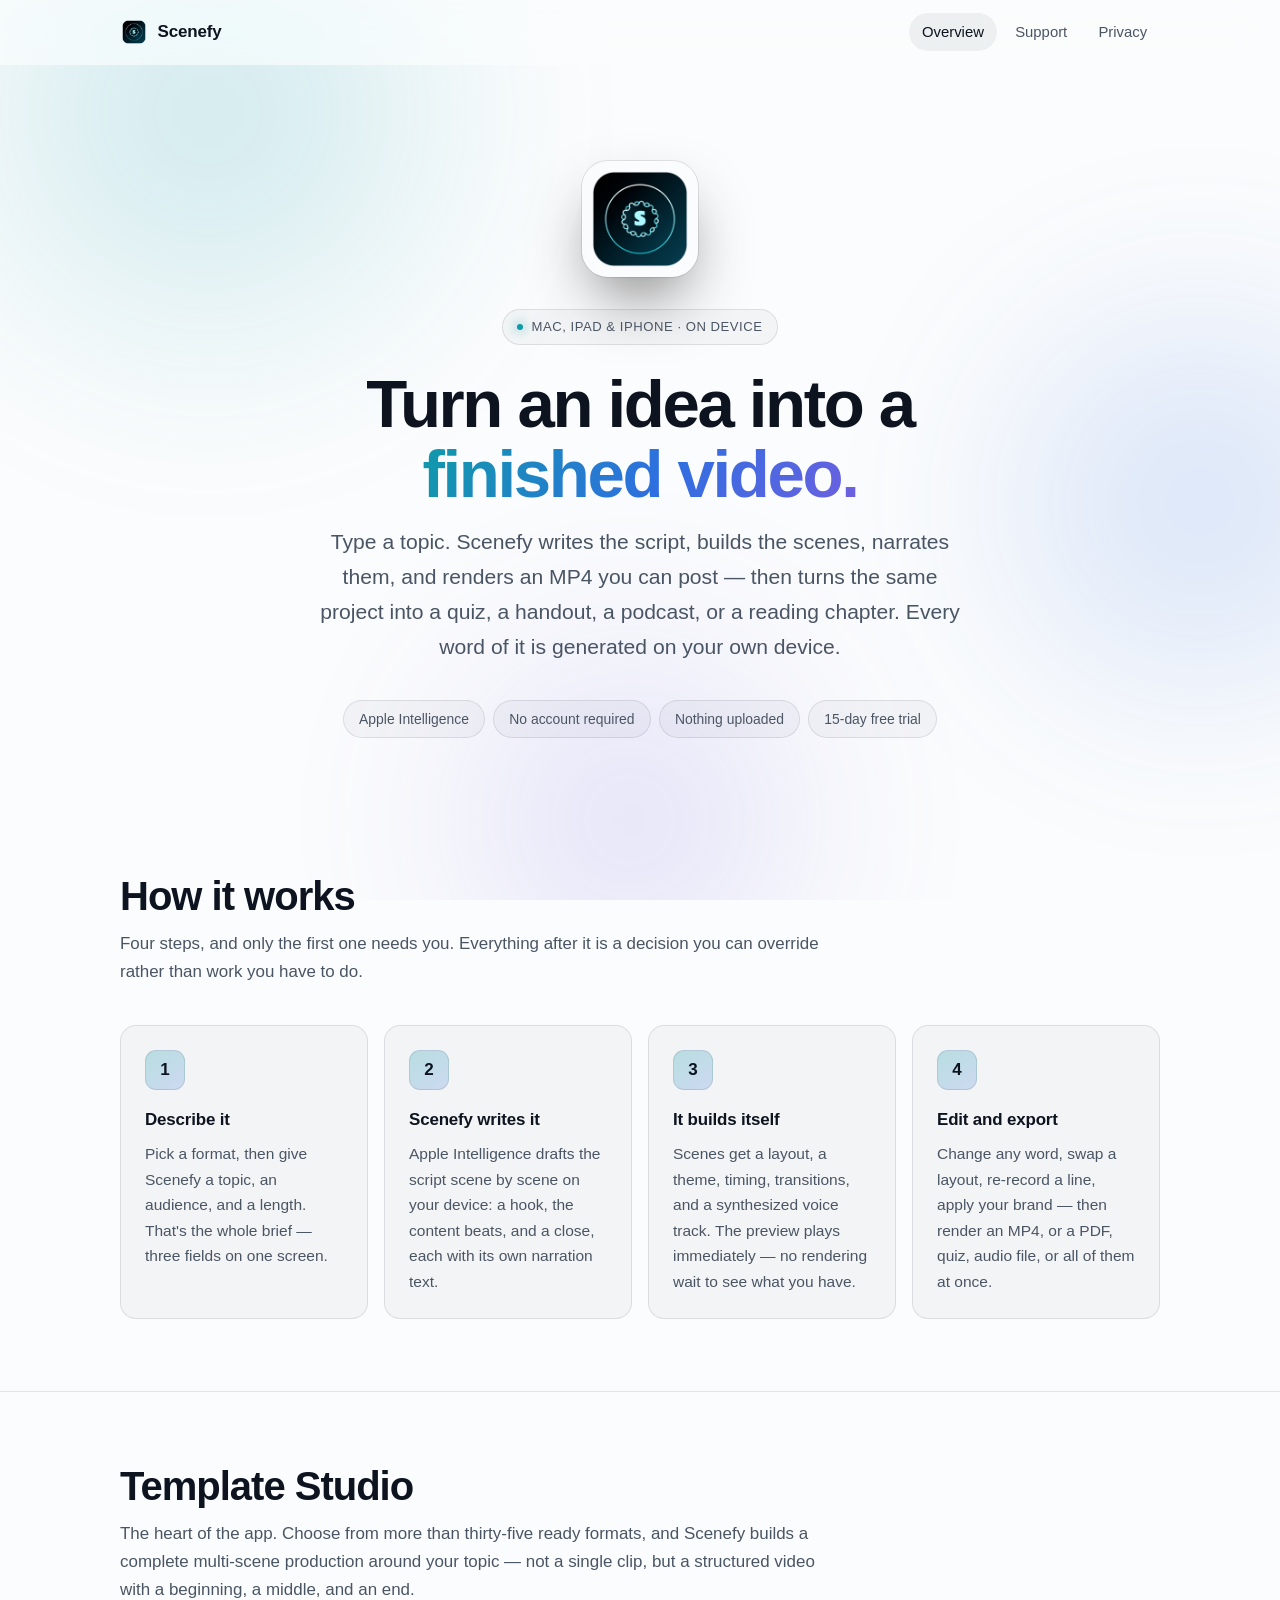
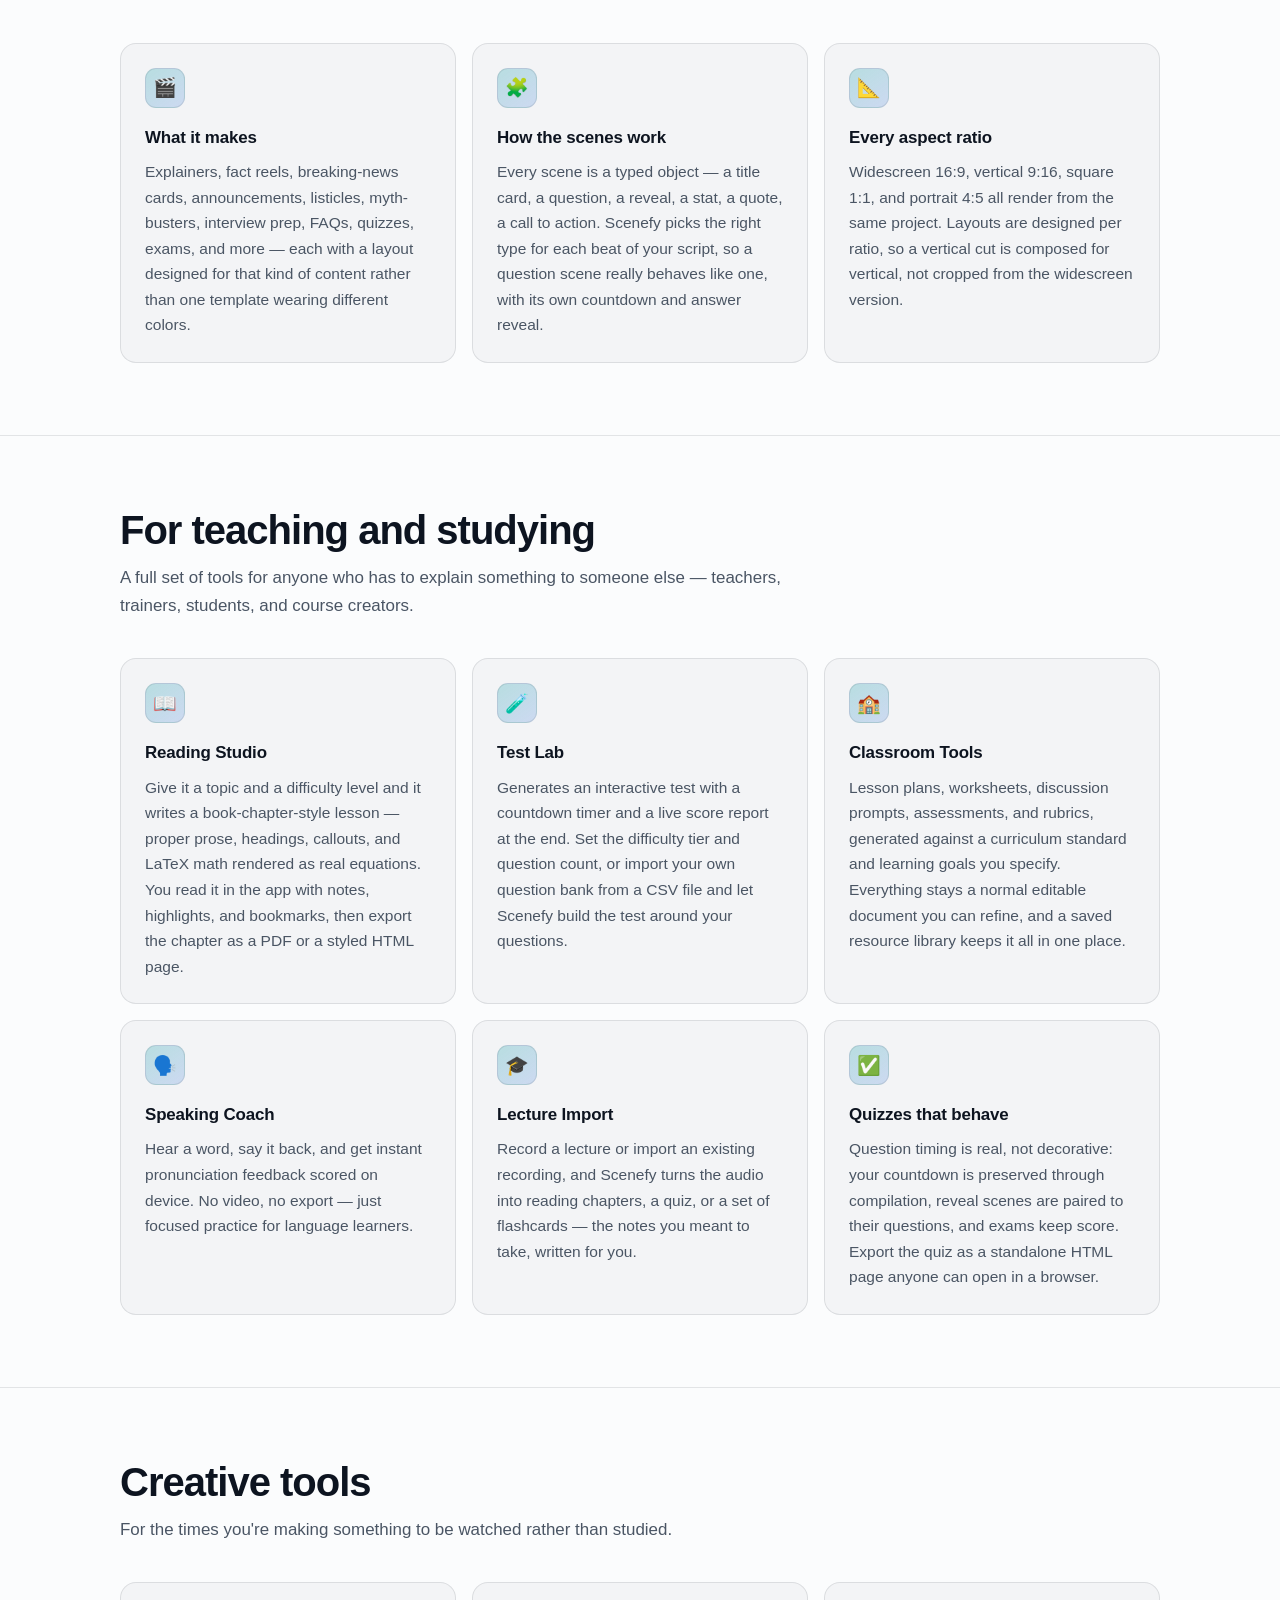
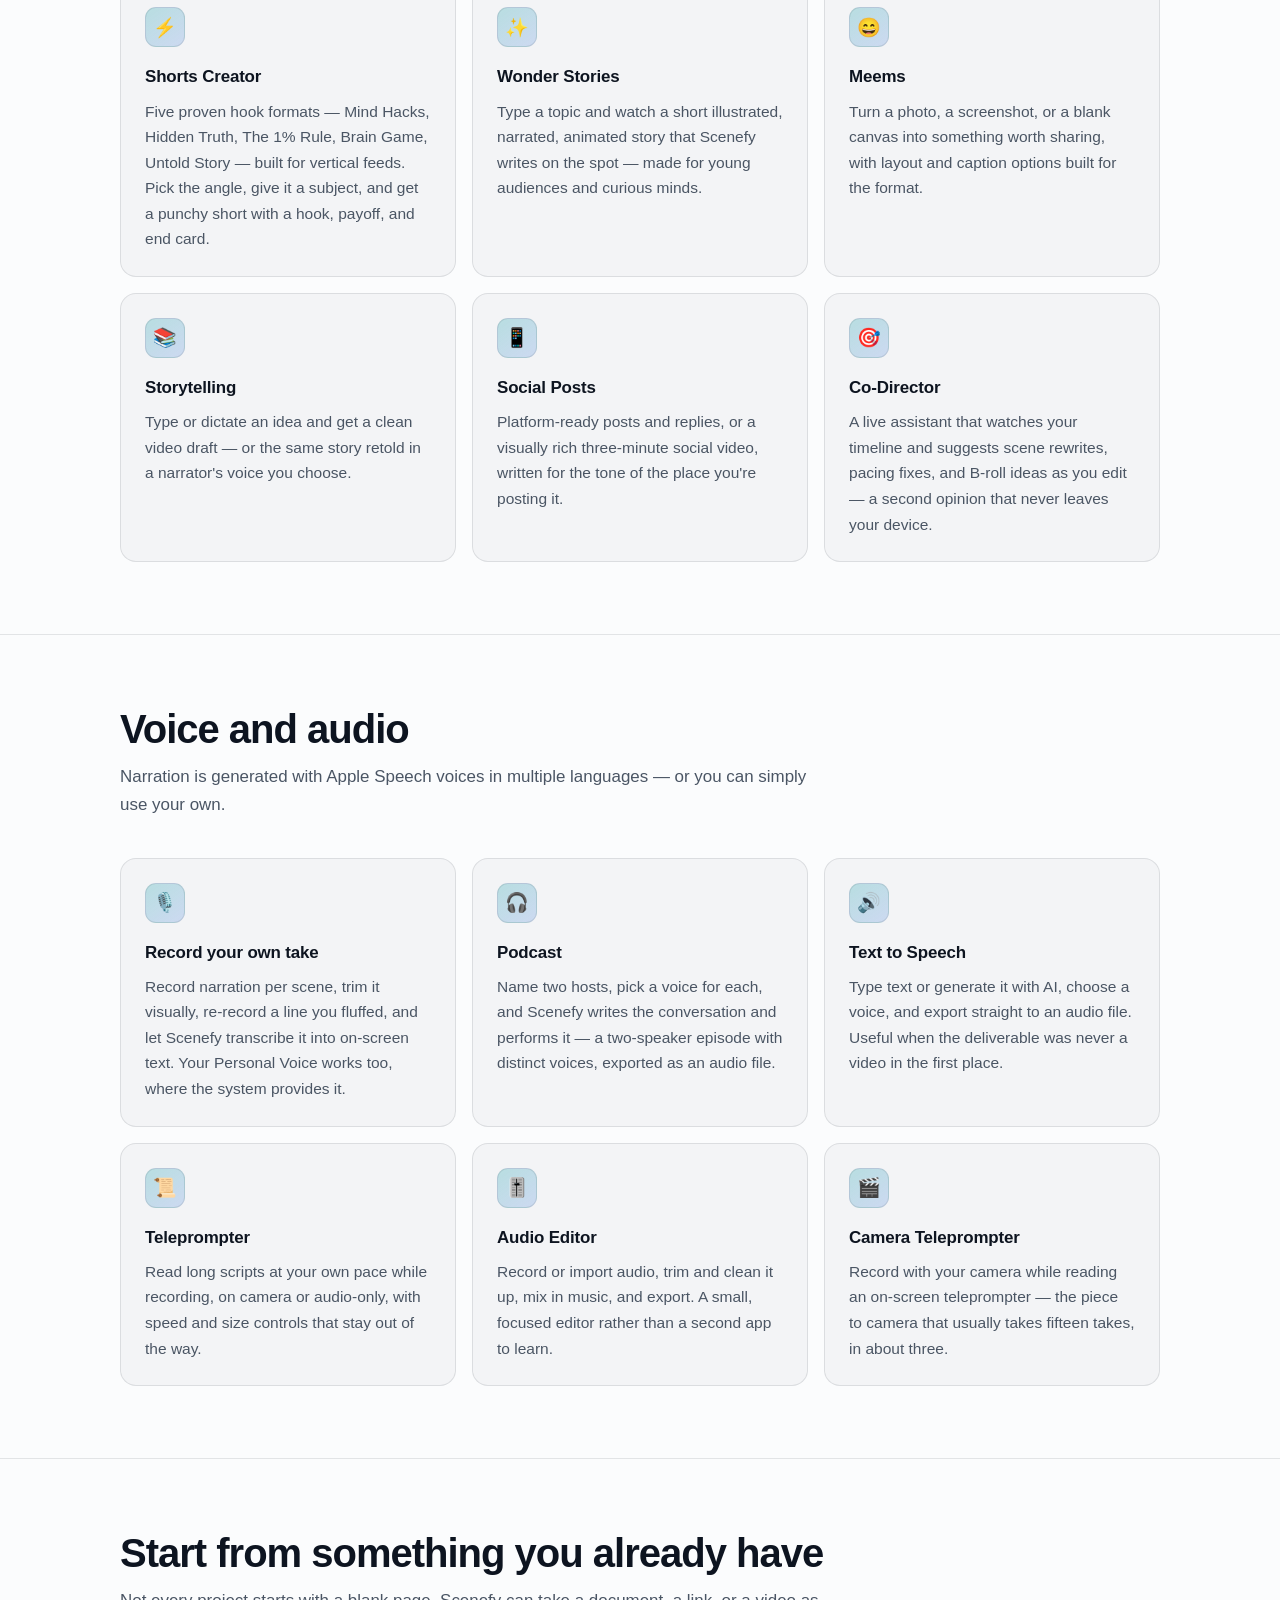
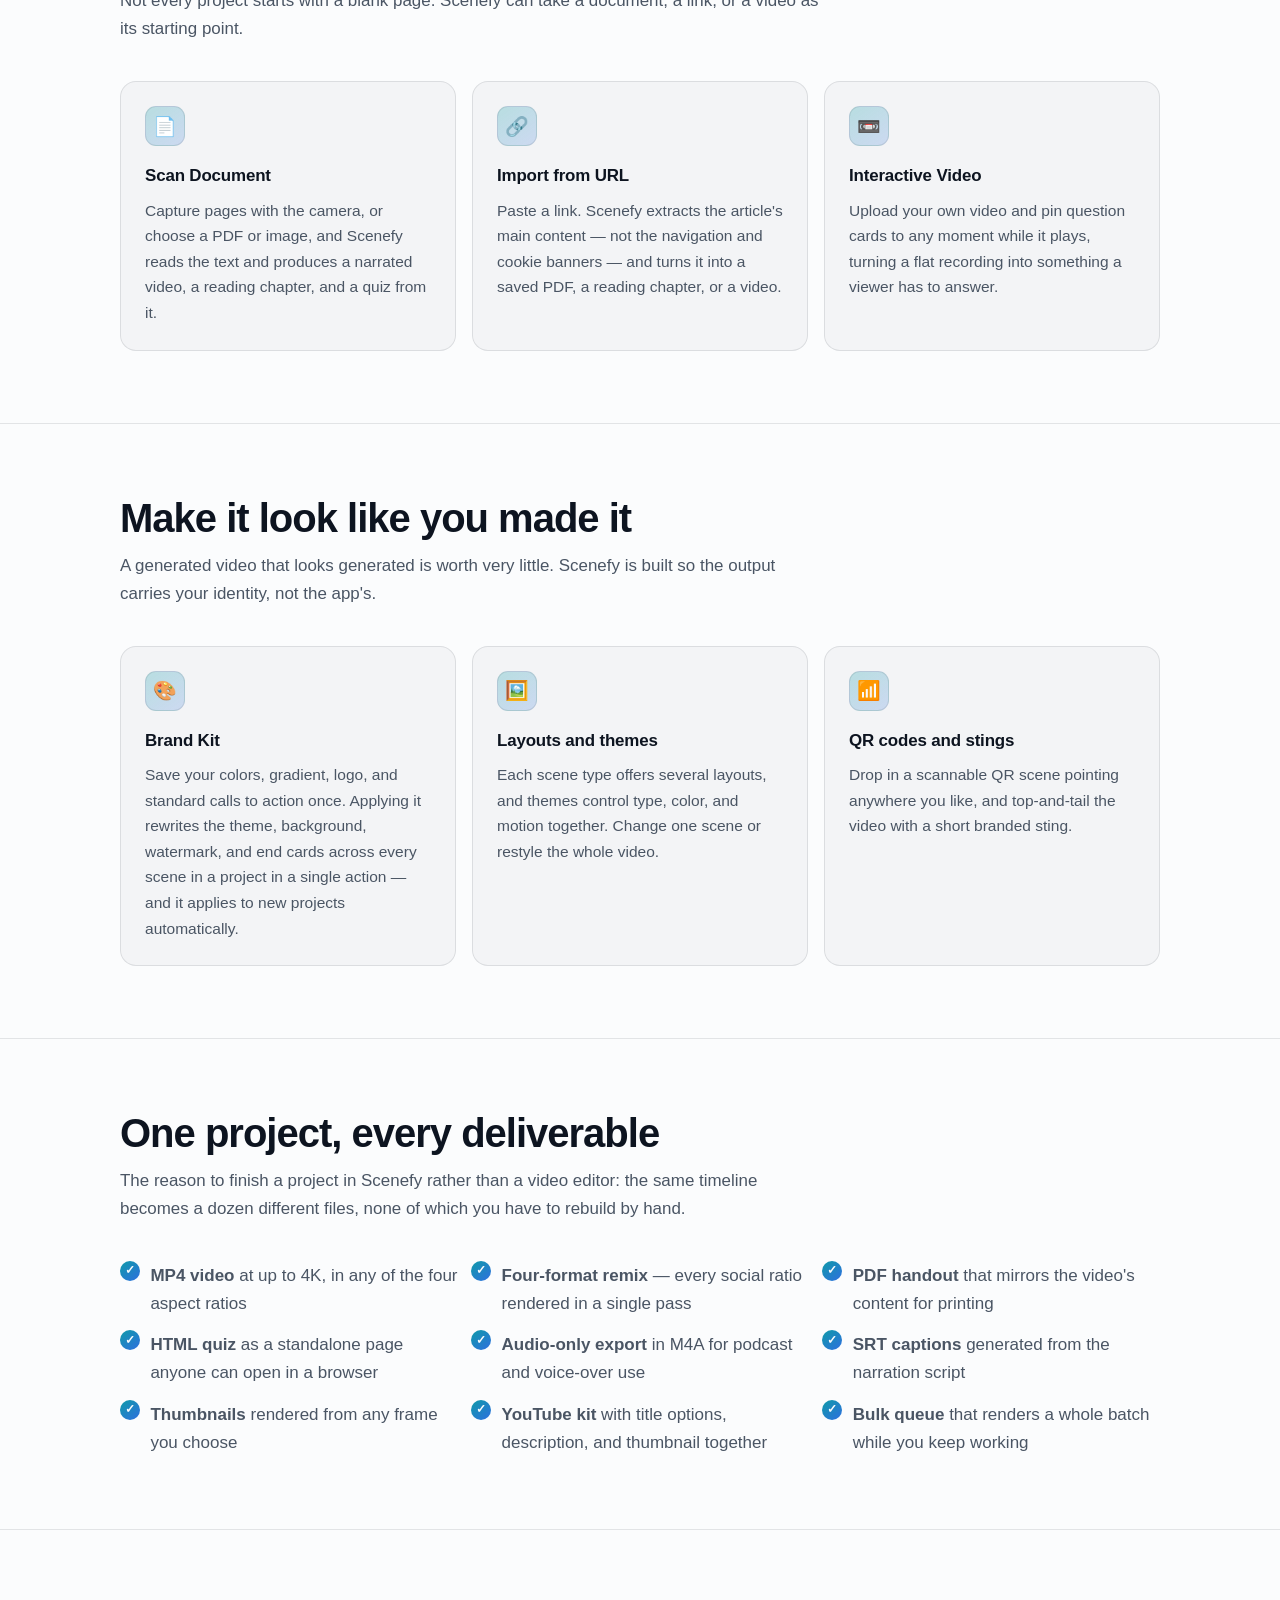
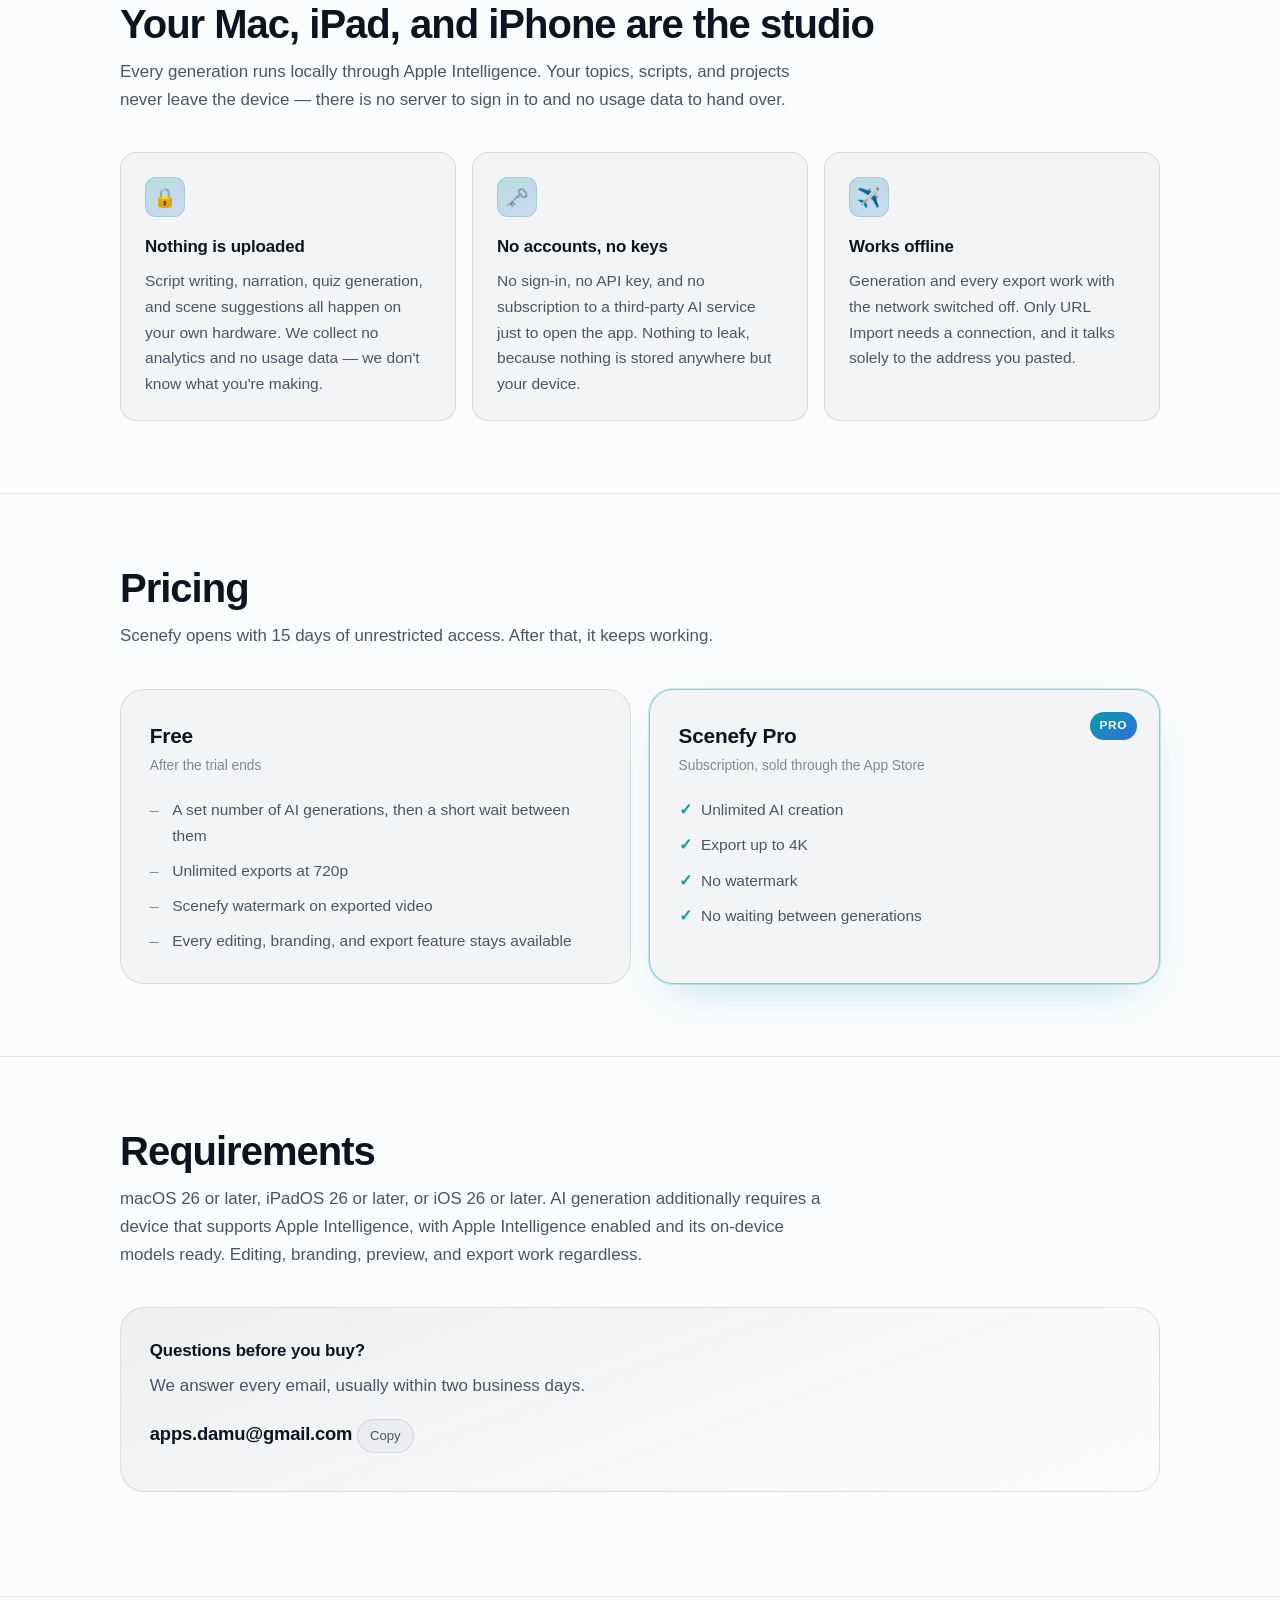
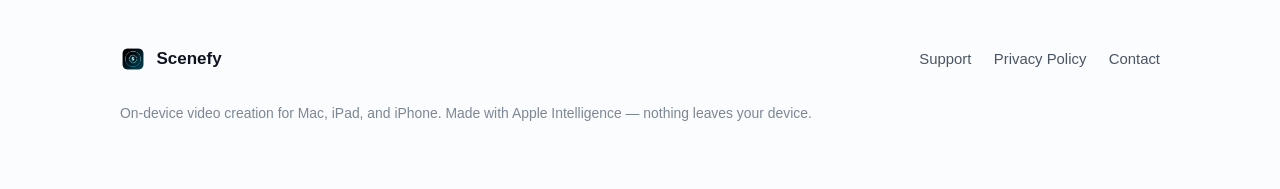
==== commit 8eaf9d18: "updated details" ====
--- a/marketing.html
+++ b/marketing.html
@@ -4,12 +4,11 @@
 <meta charset="utf-8">
 <meta name="viewport" content="width=device-width, initial-scale=1">
 <title>Scenefy — Turn an idea into a finished video</title>
-<meta name="description" content="Scenefy turns a topic into a scripted, narrated, rendered video — plus quizzes, PDFs, and reading packs. Every generation runs on device with Apple Intelligence.">
+<meta name="description" content="Scenefy turns a topic into a scripted, narrated, rendered video — plus quizzes, reading chapters, podcasts, PDFs, and social posts. Every generation runs on device with Apple Intelligence.">
 <link rel="icon" href="icon-180.png">
 <link rel="apple-touch-icon" href="icon-180.png">
 <link rel="stylesheet" href="style.css">
 <script>document.documentElement.className+=" js-reveal";</script>
-
 </head>
 <body>
 
@@ -30,11 +29,12 @@
 <header class="hero">
   <div class="wrap">
     <img class="appicon" src="icon.png" alt="Scenefy app icon" width="116" height="116">
-    <span class="eyebrow reveal"><span class="dot"></span>Mac &amp; iPad · On device</span>
+    <span class="eyebrow reveal"><span class="dot"></span>Mac, iPad &amp; iPhone · On device</span>
     <h1 class="reveal">Turn an idea into a<br><span class="grad">finished video.</span></h1>
     <p class="sub reveal">
       Type a topic. Scenefy writes the script, builds the scenes, narrates them, and renders an
-      MP4 you can post — without a timeline full of clips to hunt down.
+      MP4 you can post — then turns the same project into a quiz, a handout, a podcast, or a
+      reading chapter. Every word of it is generated on your own device.
     </p>
     <div class="badges reveal">
       <span class="badge">Apple Intelligence</span>
@@ -45,10 +45,400 @@
   </div>
 </header>
 
-<section>
-  <div class="wrap">
-    <div class="section-head reveal">
-      <h2>Your Mac is the studio</h2>
+<!-- ============ HOW IT WORKS ============ -->
+<section>
+  <div class="wrap">
+    <div class="section-head reveal">
+      <h2>How it works</h2>
+      <p class="lede">
+        Four steps, and only the first one needs you. Everything after it is a decision you can
+        override rather than work you have to do.
+      </p>
+    </div>
+    <div class="grid steps">
+      <div class="card reveal">
+        <div class="ico">1</div>
+        <h3>Describe it</h3>
+        <p>
+          Pick a format, then give Scenefy a topic, an audience, and a length. That's the whole
+          brief — three fields on one screen.
+        </p>
+      </div>
+      <div class="card reveal">
+        <div class="ico">2</div>
+        <h3>Scenefy writes it</h3>
+        <p>
+          Apple Intelligence drafts the script scene by scene on your device: a hook, the content
+          beats, and a close, each with its own narration text.
+        </p>
+      </div>
+      <div class="card reveal">
+        <div class="ico">3</div>
+        <h3>It builds itself</h3>
+        <p>
+          Scenes get a layout, a theme, timing, transitions, and a synthesized voice track. The
+          preview plays immediately — no rendering wait to see what you have.
+        </p>
+      </div>
+      <div class="card reveal">
+        <div class="ico">4</div>
+        <h3>Edit and export</h3>
+        <p>
+          Change any word, swap a layout, re-record a line, apply your brand — then render an MP4,
+          or a PDF, quiz, audio file, or all of them at once.
+        </p>
+      </div>
+    </div>
+  </div>
+</section>
+
+<!-- ============ CORE STUDIO ============ -->
+<section>
+  <div class="wrap">
+    <div class="section-head reveal">
+      <h2>Template Studio</h2>
+      <p class="lede">
+        The heart of the app. Choose from more than thirty-five ready formats, and Scenefy builds a
+        complete multi-scene production around your topic — not a single clip, but a structured
+        video with a beginning, a middle, and an end.
+      </p>
+    </div>
+    <div class="grid">
+      <div class="card reveal">
+        <div class="ico">🎬</div>
+        <h3>What it makes</h3>
+        <p>
+          Explainers, fact reels, breaking-news cards, announcements, listicles, myth-busters,
+          interview prep, FAQs, quizzes, exams, and more — each with a layout designed for that
+          kind of content rather than one template wearing different colors.
+        </p>
+      </div>
+      <div class="card reveal">
+        <div class="ico">🧩</div>
+        <h3>How the scenes work</h3>
+        <p>
+          Every scene is a typed object — a title card, a question, a reveal, a stat, a quote, a
+          call to action. Scenefy picks the right type for each beat of your script, so a question
+          scene really behaves like one, with its own countdown and answer reveal.
+        </p>
+      </div>
+      <div class="card reveal">
+        <div class="ico">📐</div>
+        <h3>Every aspect ratio</h3>
+        <p>
+          Widescreen 16:9, vertical 9:16, square 1:1, and portrait 4:5 all render from the same
+          project. Layouts are designed per ratio, so a vertical cut is composed for vertical, not
+          cropped from the widescreen version.
+        </p>
+      </div>
+    </div>
+  </div>
+</section>
+
+<!-- ============ LEARNING ============ -->
+<section>
+  <div class="wrap">
+    <div class="section-head reveal">
+      <h2>For teaching and studying</h2>
+      <p class="lede">
+        A full set of tools for anyone who has to explain something to someone else — teachers,
+        trainers, students, and course creators.
+      </p>
+    </div>
+    <div class="grid">
+      <div class="card reveal">
+        <div class="ico">📖</div>
+        <h3>Reading Studio</h3>
+        <p>
+          Give it a topic and a difficulty level and it writes a book-chapter-style lesson —
+          proper prose, headings, callouts, and LaTeX math rendered as real equations. You read it
+          in the app with notes, highlights, and bookmarks, then export the chapter as a PDF or a
+          styled HTML page.
+        </p>
+      </div>
+      <div class="card reveal">
+        <div class="ico">🧪</div>
+        <h3>Test Lab</h3>
+        <p>
+          Generates an interactive test with a countdown timer and a live score report at the end.
+          Set the difficulty tier and question count, or import your own question bank from a CSV
+          file and let Scenefy build the test around your questions.
+        </p>
+      </div>
+      <div class="card reveal">
+        <div class="ico">🏫</div>
+        <h3>Classroom Tools</h3>
+        <p>
+          Lesson plans, worksheets, discussion prompts, assessments, and rubrics, generated against
+          a curriculum standard and learning goals you specify. Everything stays a normal editable
+          document you can refine, and a saved resource library keeps it all in one place.
+        </p>
+      </div>
+      <div class="card reveal">
+        <div class="ico">🗣️</div>
+        <h3>Speaking Coach</h3>
+        <p>
+          Hear a word, say it back, and get instant pronunciation feedback scored on device. No
+          video, no export — just focused practice for language learners.
+        </p>
+      </div>
+      <div class="card reveal">
+        <div class="ico">🎓</div>
+        <h3>Lecture Import</h3>
+        <p>
+          Record a lecture or import an existing recording, and Scenefy turns the audio into
+          reading chapters, a quiz, or a set of flashcards — the notes you meant to take, written
+          for you.
+        </p>
+      </div>
+      <div class="card reveal">
+        <div class="ico">✅</div>
+        <h3>Quizzes that behave</h3>
+        <p>
+          Question timing is real, not decorative: your countdown is preserved through compilation,
+          reveal scenes are paired to their questions, and exams keep score. Export the quiz as a
+          standalone HTML page anyone can open in a browser.
+        </p>
+      </div>
+    </div>
+  </div>
+</section>
+
+<!-- ============ CREATIVE ============ -->
+<section>
+  <div class="wrap">
+    <div class="section-head reveal">
+      <h2>Creative tools</h2>
+      <p class="lede">
+        For the times you're making something to be watched rather than studied.
+      </p>
+    </div>
+    <div class="grid">
+      <div class="card reveal">
+        <div class="ico">⚡</div>
+        <h3>Shorts Creator</h3>
+        <p>
+          Five proven hook formats — Mind Hacks, Hidden Truth, The 1% Rule, Brain Game, Untold
+          Story — built for vertical feeds. Pick the angle, give it a subject, and get a punchy
+          short with a hook, payoff, and end card.
+        </p>
+      </div>
+      <div class="card reveal">
+        <div class="ico">✨</div>
+        <h3>Wonder Stories</h3>
+        <p>
+          Type a topic and watch a short illustrated, narrated, animated story that Scenefy writes
+          on the spot — made for young audiences and curious minds.
+        </p>
+      </div>
+      <div class="card reveal">
+        <div class="ico">😄</div>
+        <h3>Meems</h3>
+        <p>
+          Turn a photo, a screenshot, or a blank canvas into something worth sharing, with layout
+          and caption options built for the format.
+        </p>
+      </div>
+      <div class="card reveal">
+        <div class="ico">📚</div>
+        <h3>Storytelling</h3>
+        <p>
+          Type or dictate an idea and get a clean video draft — or the same story retold in a
+          narrator's voice you choose.
+        </p>
+      </div>
+      <div class="card reveal">
+        <div class="ico">📱</div>
+        <h3>Social Posts</h3>
+        <p>
+          Platform-ready posts and replies, or a visually rich three-minute social video, written
+          for the tone of the place you're posting it.
+        </p>
+      </div>
+      <div class="card reveal">
+        <div class="ico">🎯</div>
+        <h3>Co-Director</h3>
+        <p>
+          A live assistant that watches your timeline and suggests scene rewrites, pacing fixes,
+          and B-roll ideas as you edit — a second opinion that never leaves your device.
+        </p>
+      </div>
+    </div>
+  </div>
+</section>
+
+<!-- ============ AUDIO & VOICE ============ -->
+<section>
+  <div class="wrap">
+    <div class="section-head reveal">
+      <h2>Voice and audio</h2>
+      <p class="lede">
+        Narration is generated with Apple Speech voices in multiple languages — or you can simply
+        use your own.
+      </p>
+    </div>
+    <div class="grid">
+      <div class="card reveal">
+        <div class="ico">🎙️</div>
+        <h3>Record your own take</h3>
+        <p>
+          Record narration per scene, trim it visually, re-record a line you fluffed, and let
+          Scenefy transcribe it into on-screen text. Your Personal Voice works too, where the
+          system provides it.
+        </p>
+      </div>
+      <div class="card reveal">
+        <div class="ico">🎧</div>
+        <h3>Podcast</h3>
+        <p>
+          Name two hosts, pick a voice for each, and Scenefy writes the conversation and performs
+          it — a two-speaker episode with distinct voices, exported as an audio file.
+        </p>
+      </div>
+      <div class="card reveal">
+        <div class="ico">🔊</div>
+        <h3>Text to Speech</h3>
+        <p>
+          Type text or generate it with AI, choose a voice, and export straight to an audio file.
+          Useful when the deliverable was never a video in the first place.
+        </p>
+      </div>
+      <div class="card reveal">
+        <div class="ico">📜</div>
+        <h3>Teleprompter</h3>
+        <p>
+          Read long scripts at your own pace while recording, on camera or audio-only, with speed
+          and size controls that stay out of the way.
+        </p>
+      </div>
+      <div class="card reveal">
+        <div class="ico">🎚️</div>
+        <h3>Audio Editor</h3>
+        <p>
+          Record or import audio, trim and clean it up, mix in music, and export. A small, focused
+          editor rather than a second app to learn.
+        </p>
+      </div>
+      <div class="card reveal">
+        <div class="ico">🎬</div>
+        <h3>Camera Teleprompter</h3>
+        <p>
+          Record with your camera while reading an on-screen teleprompter — the piece to camera
+          that usually takes fifteen takes, in about three.
+        </p>
+      </div>
+    </div>
+  </div>
+</section>
+
+<!-- ============ BRING SOMETHING IN ============ -->
+<section>
+  <div class="wrap">
+    <div class="section-head reveal">
+      <h2>Start from something you already have</h2>
+      <p class="lede">
+        Not every project starts with a blank page. Scenefy can take a document, a link, or a video
+        as its starting point.
+      </p>
+    </div>
+    <div class="grid">
+      <div class="card reveal">
+        <div class="ico">📄</div>
+        <h3>Scan Document</h3>
+        <p>
+          Capture pages with the camera, or choose a PDF or image, and Scenefy reads the text and
+          produces a narrated video, a reading chapter, and a quiz from it.
+        </p>
+      </div>
+      <div class="card reveal">
+        <div class="ico">🔗</div>
+        <h3>Import from URL</h3>
+        <p>
+          Paste a link. Scenefy extracts the article's main content — not the navigation and cookie
+          banners — and turns it into a saved PDF, a reading chapter, or a video.
+        </p>
+      </div>
+      <div class="card reveal">
+        <div class="ico">📼</div>
+        <h3>Interactive Video</h3>
+        <p>
+          Upload your own video and pin question cards to any moment while it plays, turning a flat
+          recording into something a viewer has to answer.
+        </p>
+      </div>
+    </div>
+  </div>
+</section>
+
+<!-- ============ MAKE IT YOURS ============ -->
+<section>
+  <div class="wrap">
+    <div class="section-head reveal">
+      <h2>Make it look like you made it</h2>
+      <p class="lede">
+        A generated video that looks generated is worth very little. Scenefy is built so the output
+        carries your identity, not the app's.
+      </p>
+    </div>
+    <div class="grid">
+      <div class="card reveal">
+        <div class="ico">🎨</div>
+        <h3>Brand Kit</h3>
+        <p>
+          Save your colors, gradient, logo, and standard calls to action once. Applying it rewrites
+          the theme, background, watermark, and end cards across every scene in a project in a
+          single action — and it applies to new projects automatically.
+        </p>
+      </div>
+      <div class="card reveal">
+        <div class="ico">🖼️</div>
+        <h3>Layouts and themes</h3>
+        <p>
+          Each scene type offers several layouts, and themes control type, color, and motion
+          together. Change one scene or restyle the whole video.
+        </p>
+      </div>
+      <div class="card reveal">
+        <div class="ico">📶</div>
+        <h3>QR codes and stings</h3>
+        <p>
+          Drop in a scannable QR scene pointing anywhere you like, and top-and-tail the video with
+          a short branded sting.
+        </p>
+      </div>
+    </div>
+  </div>
+</section>
+
+<!-- ============ EXPORT ============ -->
+<section>
+  <div class="wrap">
+    <div class="section-head reveal">
+      <h2>One project, every deliverable</h2>
+      <p class="lede">
+        The reason to finish a project in Scenefy rather than a video editor: the same timeline
+        becomes a dozen different files, none of which you have to rebuild by hand.
+      </p>
+    </div>
+    <ul class="checks reveal">
+      <li><strong>MP4 video</strong> at up to 4K, in any of the four aspect ratios</li>
+      <li><strong>Four-format remix</strong> — every social ratio rendered in a single pass</li>
+      <li><strong>PDF handout</strong> that mirrors the video's content for printing</li>
+      <li><strong>HTML quiz</strong> as a standalone page anyone can open in a browser</li>
+      <li><strong>Audio-only export</strong> in M4A for podcast and voice-over use</li>
+      <li><strong>SRT captions</strong> generated from the narration script</li>
+      <li><strong>Thumbnails</strong> rendered from any frame you choose</li>
+      <li><strong>YouTube kit</strong> with title options, description, and thumbnail together</li>
+      <li><strong>Bulk queue</strong> that renders a whole batch while you keep working</li>
+    </ul>
+  </div>
+</section>
+
+<!-- ============ PRIVACY ============ -->
+<section>
+  <div class="wrap">
+    <div class="section-head reveal">
+      <h2>Your Mac, iPad, and iPhone are the studio</h2>
       <p class="lede">
         Every generation runs locally through Apple Intelligence. Your topics, scripts, and
         projects never leave the device — there is no server to sign in to and no usage data to
@@ -59,83 +449,32 @@
       <div class="card reveal">
         <div class="ico">🔒</div>
         <h3>Nothing is uploaded</h3>
-        <p>Script writing, narration, quiz generation, and scene suggestions all happen on your own hardware.</p>
+        <p>
+          Script writing, narration, quiz generation, and scene suggestions all happen on your own
+          hardware. We collect no analytics and no usage data — we don't know what you're making.
+        </p>
       </div>
       <div class="card reveal">
         <div class="ico">🗝️</div>
         <h3>No accounts, no keys</h3>
-        <p>No sign-in, no API key, and no subscription to a third-party AI service just to open the app.</p>
+        <p>
+          No sign-in, no API key, and no subscription to a third-party AI service just to open the
+          app. Nothing to leak, because nothing is stored anywhere but your device.
+        </p>
       </div>
       <div class="card reveal">
         <div class="ico">✈️</div>
         <h3>Works offline</h3>
-        <p>Generation and every export work with the network switched off. Only URL Import needs a connection.</p>
-      </div>
-    </div>
-  </div>
-</section>
-
-<section>
-  <div class="wrap">
-    <div class="section-head reveal">
-      <h2>One idea, many outputs</h2>
-      <p class="lede">
-        The same project becomes whatever your audience needs — a reel, a printable handout, a
-        graded quiz, or a set of study chapters.
-      </p>
-    </div>
-    <div class="grid">
-      <div class="card reveal">
-        <div class="ico">🎬</div>
-        <h3>35+ ready formats</h3>
-        <p>Explainers, quizzes, exams, announcements, fact reels, breaking-news cards, interview prep, FAQs, and more.</p>
-      </div>
-      <div class="card reveal">
-        <div class="ico">📖</div>
-        <h3>Reading Mode</h3>
-        <p>AI-written chapters with Markdown and LaTeX math, notes, bookmarks, highlights — and a test generated from any chapter.</p>
-      </div>
-      <div class="card reveal">
-        <div class="ico">✅</div>
-        <h3>Quizzes that behave</h3>
-        <p>Real countdown timing, reveal scenes, difficulty tiers, scoring, and CSV import for your own question bank.</p>
-      </div>
-      <div class="card reveal">
-        <div class="ico">🎙️</div>
-        <h3>Sound like you</h3>
-        <p>Apple Speech voices in multiple languages, or record your own take and trim it in the app.</p>
-      </div>
-      <div class="card reveal">
-        <div class="ico">🎨</div>
-        <h3>Brand Kit</h3>
-        <p>Your colors, gradient, logo, and calls to action applied across every scene in one move.</p>
-      </div>
-      <div class="card reveal">
-        <div class="ico">📐</div>
-        <h3>Every aspect ratio</h3>
-        <p>Widescreen, vertical, square, and portrait rendered from a single project.</p>
-      </div>
-    </div>
-  </div>
-</section>
-
-<section>
-  <div class="wrap">
-    <div class="section-head reveal">
-      <h2>Export everything</h2>
-      <p class="lede">Finish once, then ship it everywhere it needs to go.</p>
-    </div>
-    <ul class="checks reveal">
-      <li>MP4 at up to 4K, in any of four aspect ratios</li>
-      <li>Remix one project into four social formats in a single pass</li>
-      <li>PDF companion handouts and standalone HTML quizzes</li>
-      <li>Audio-only exports, thumbnails, and SRT captions</li>
-      <li>A YouTube kit with titles, description, and thumbnail</li>
-      <li>Bulk queue that renders a batch while you keep working</li>
-    </ul>
-  </div>
-</section>
-
+        <p>
+          Generation and every export work with the network switched off. Only URL Import needs a
+          connection, and it talks solely to the address you pasted.
+        </p>
+      </div>
+    </div>
+  </div>
+</section>
+
+<!-- ============ PRICING ============ -->
 <section>
   <div class="wrap">
     <div class="section-head reveal">
@@ -168,14 +507,15 @@
   </div>
 </section>
 
+<!-- ============ REQUIREMENTS ============ -->
 <section>
   <div class="wrap">
     <div class="section-head reveal">
       <h2>Requirements</h2>
       <p class="lede">
-        macOS 26 or later, or iPadOS 26 or later. AI generation additionally requires a device that
-        supports Apple Intelligence, with Apple Intelligence enabled and its on-device models
-        ready. Editing, branding, preview, and export work regardless.
+        macOS 26 or later, iPadOS 26 or later, or iOS 26 or later. AI generation additionally
+        requires a device that supports Apple Intelligence, with Apple Intelligence enabled and its
+        on-device models ready. Editing, branding, preview, and export work regardless.
       </p>
     </div>
     <div class="panel reveal">
@@ -197,7 +537,7 @@
         <a href="mailto:apps.damu@gmail.com">Contact</a>
       </div>
     </div>
-    <p class="fine">On-device video creation for Mac and iPad. Made with Apple Intelligence — nothing leaves your device.</p>
+    <p class="fine">On-device video creation for Mac, iPad, and iPhone. Made with Apple Intelligence — nothing leaves your device.</p>
   </div>
 </footer>
 
--- a/style.css
+++ b/style.css
@@ -352,3 +352,8 @@
   body { background: #fff; color: #000; }
   .legal { grid-template-columns: 1fr; }
 }
+
+/* Four numbered steps should read as one row on a desktop width — the default 16rem minimum
+   wraps them 3+1, which reads as a dropped item rather than a sequence. */
+.grid.steps { grid-template-columns: repeat(auto-fit, minmax(12.5rem, 1fr)); }
+.grid.steps .ico { font-weight: 700; font-size: 17px; }
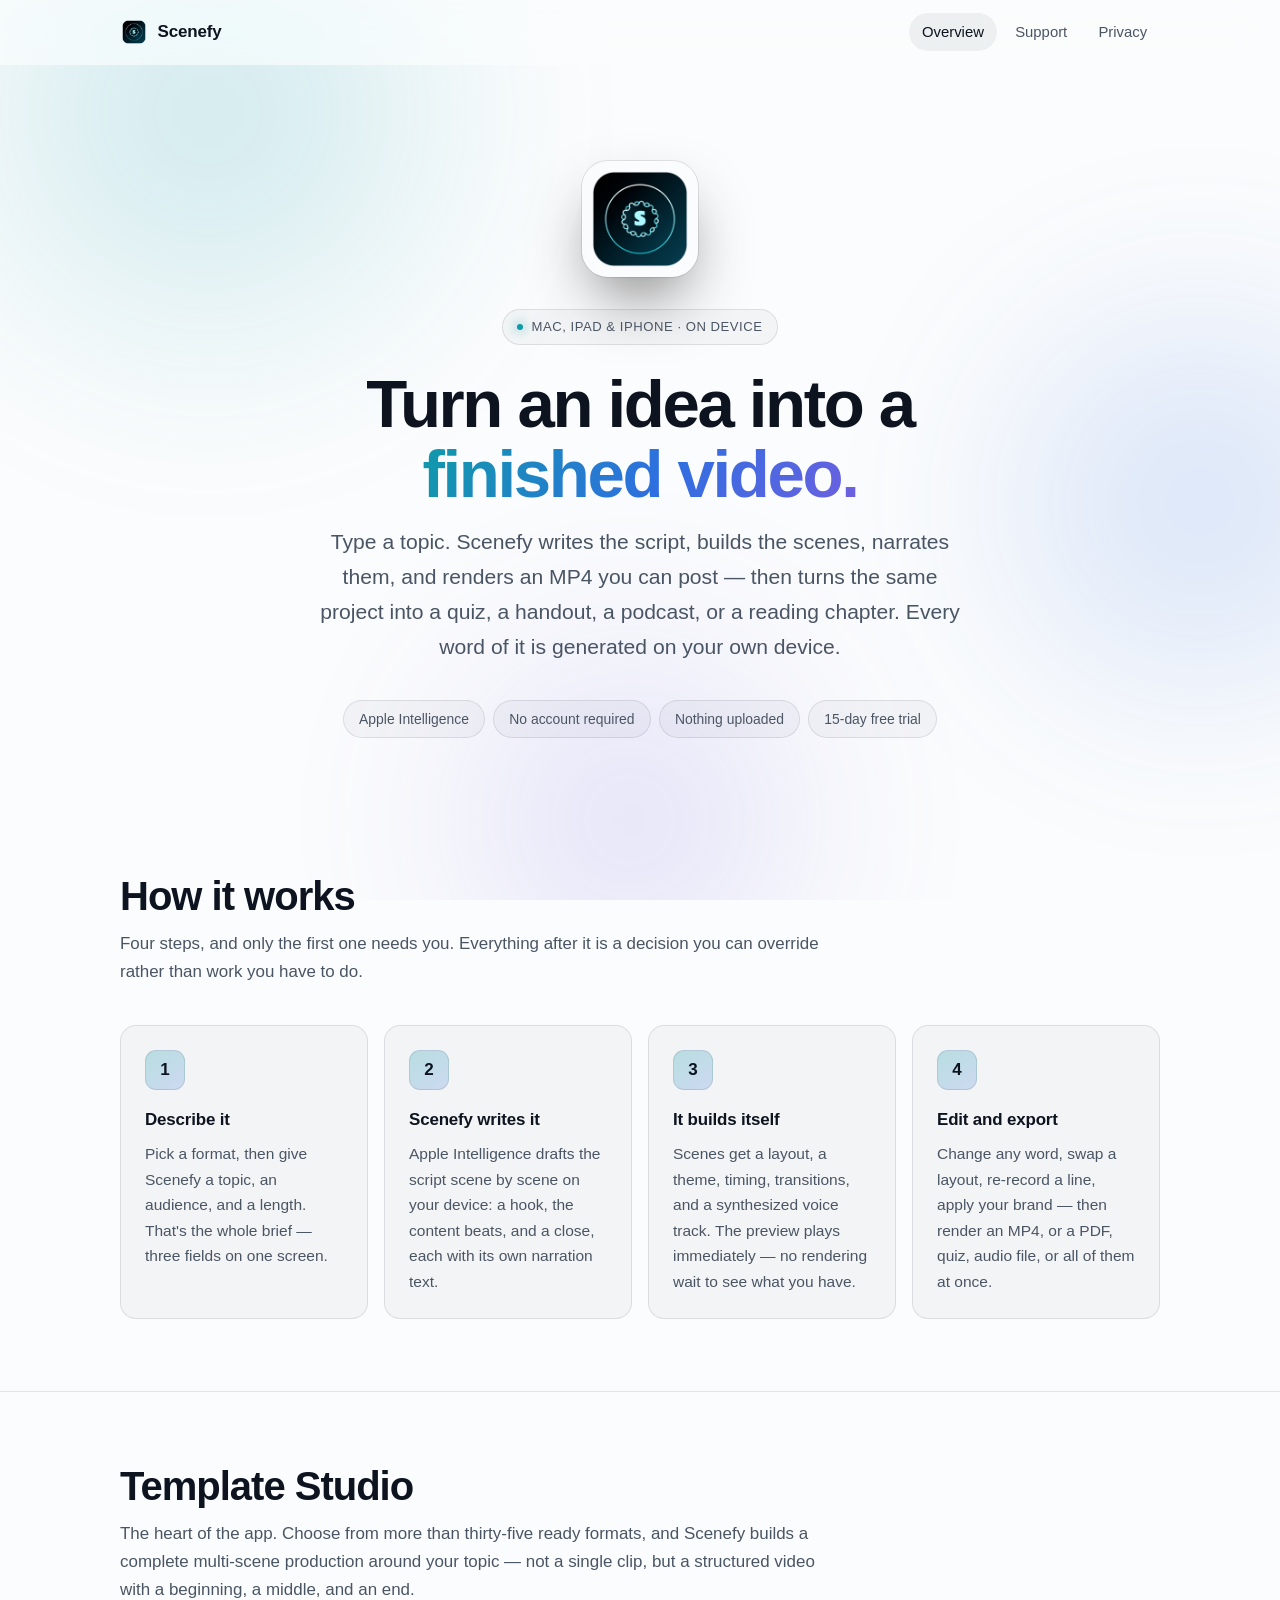
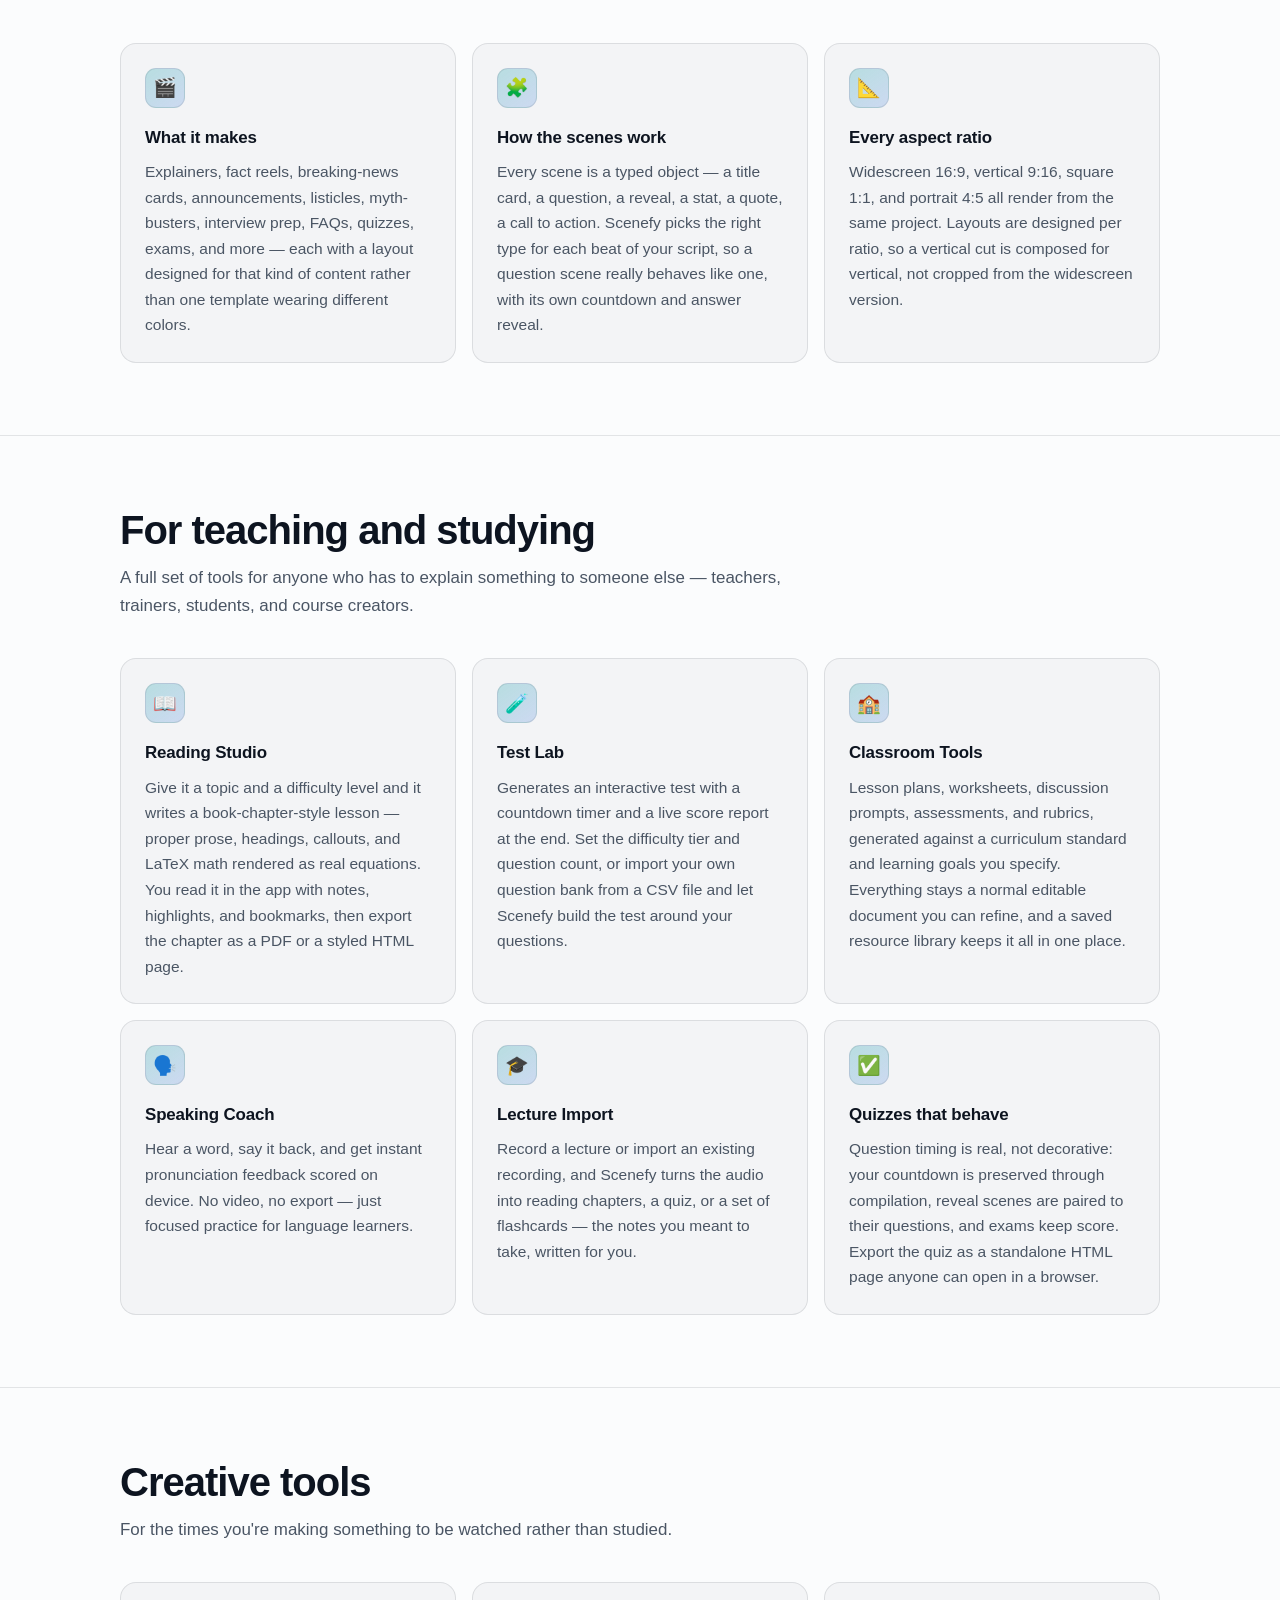
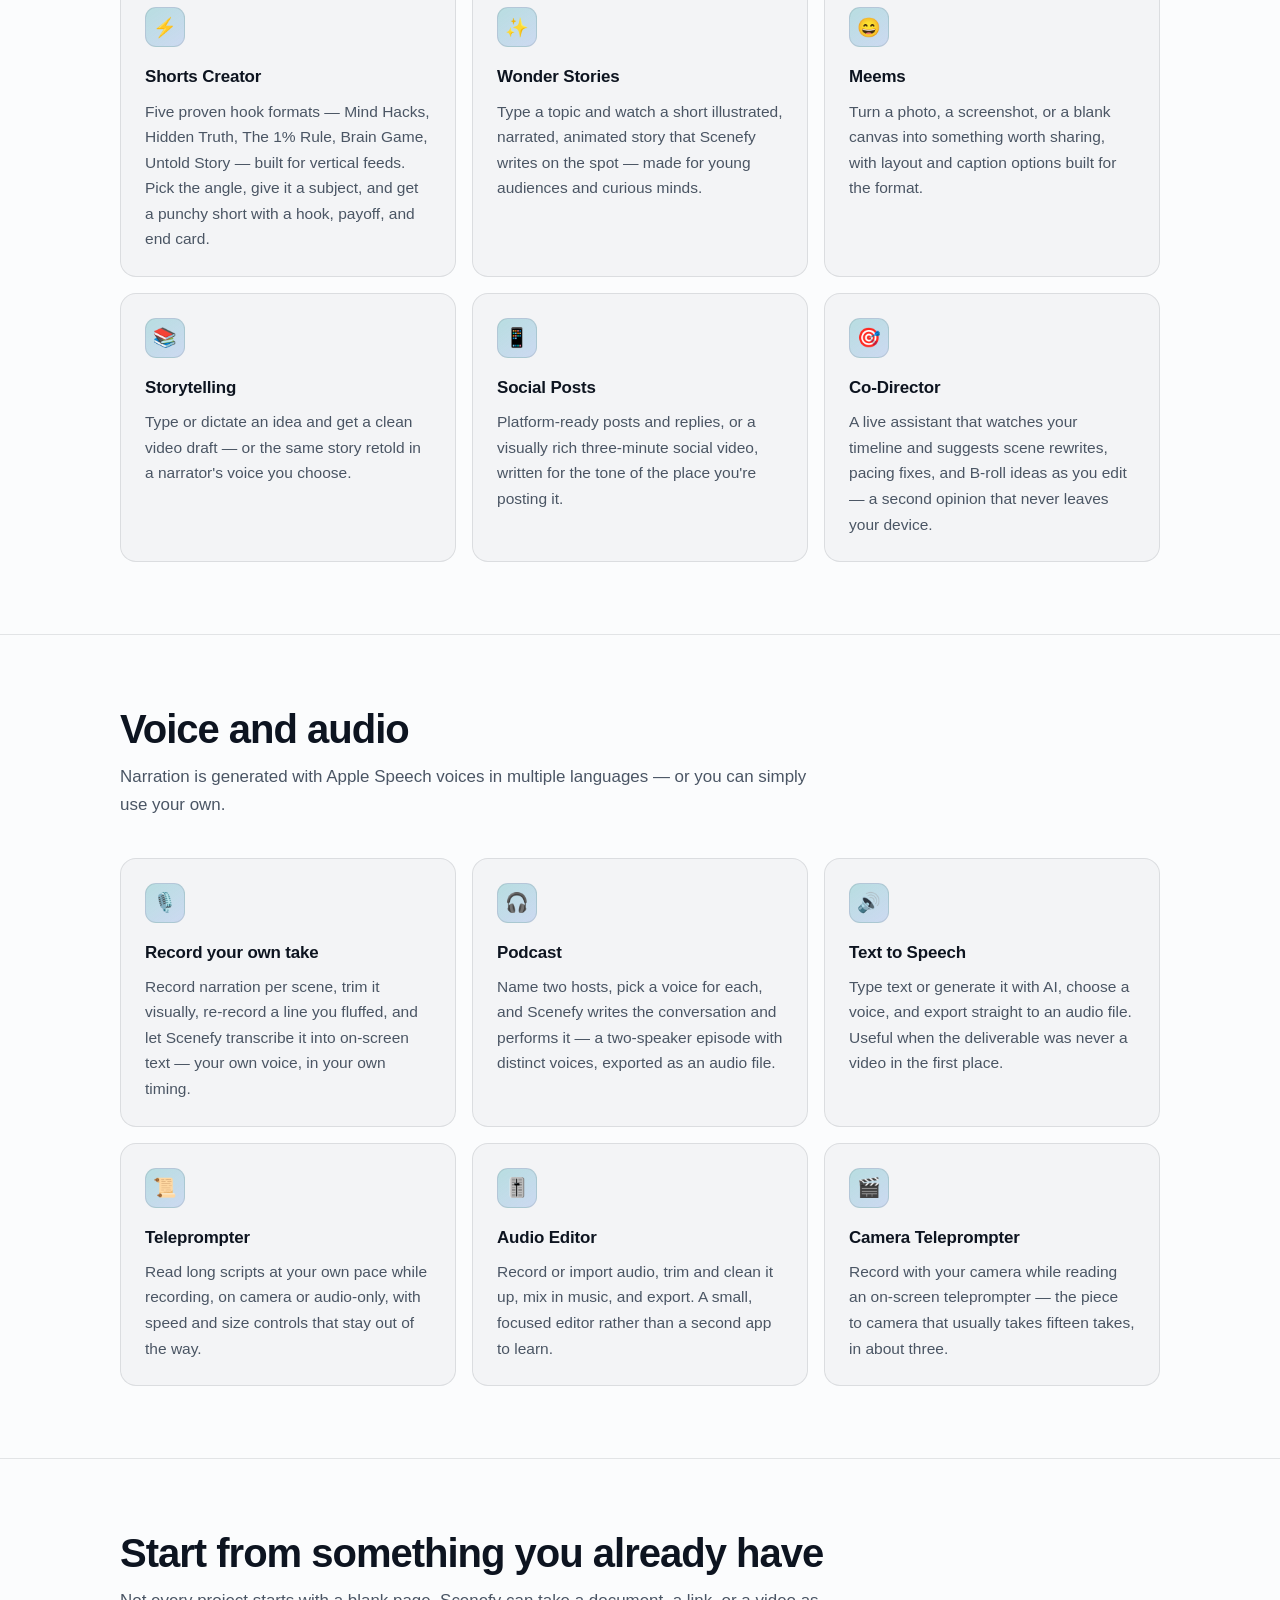
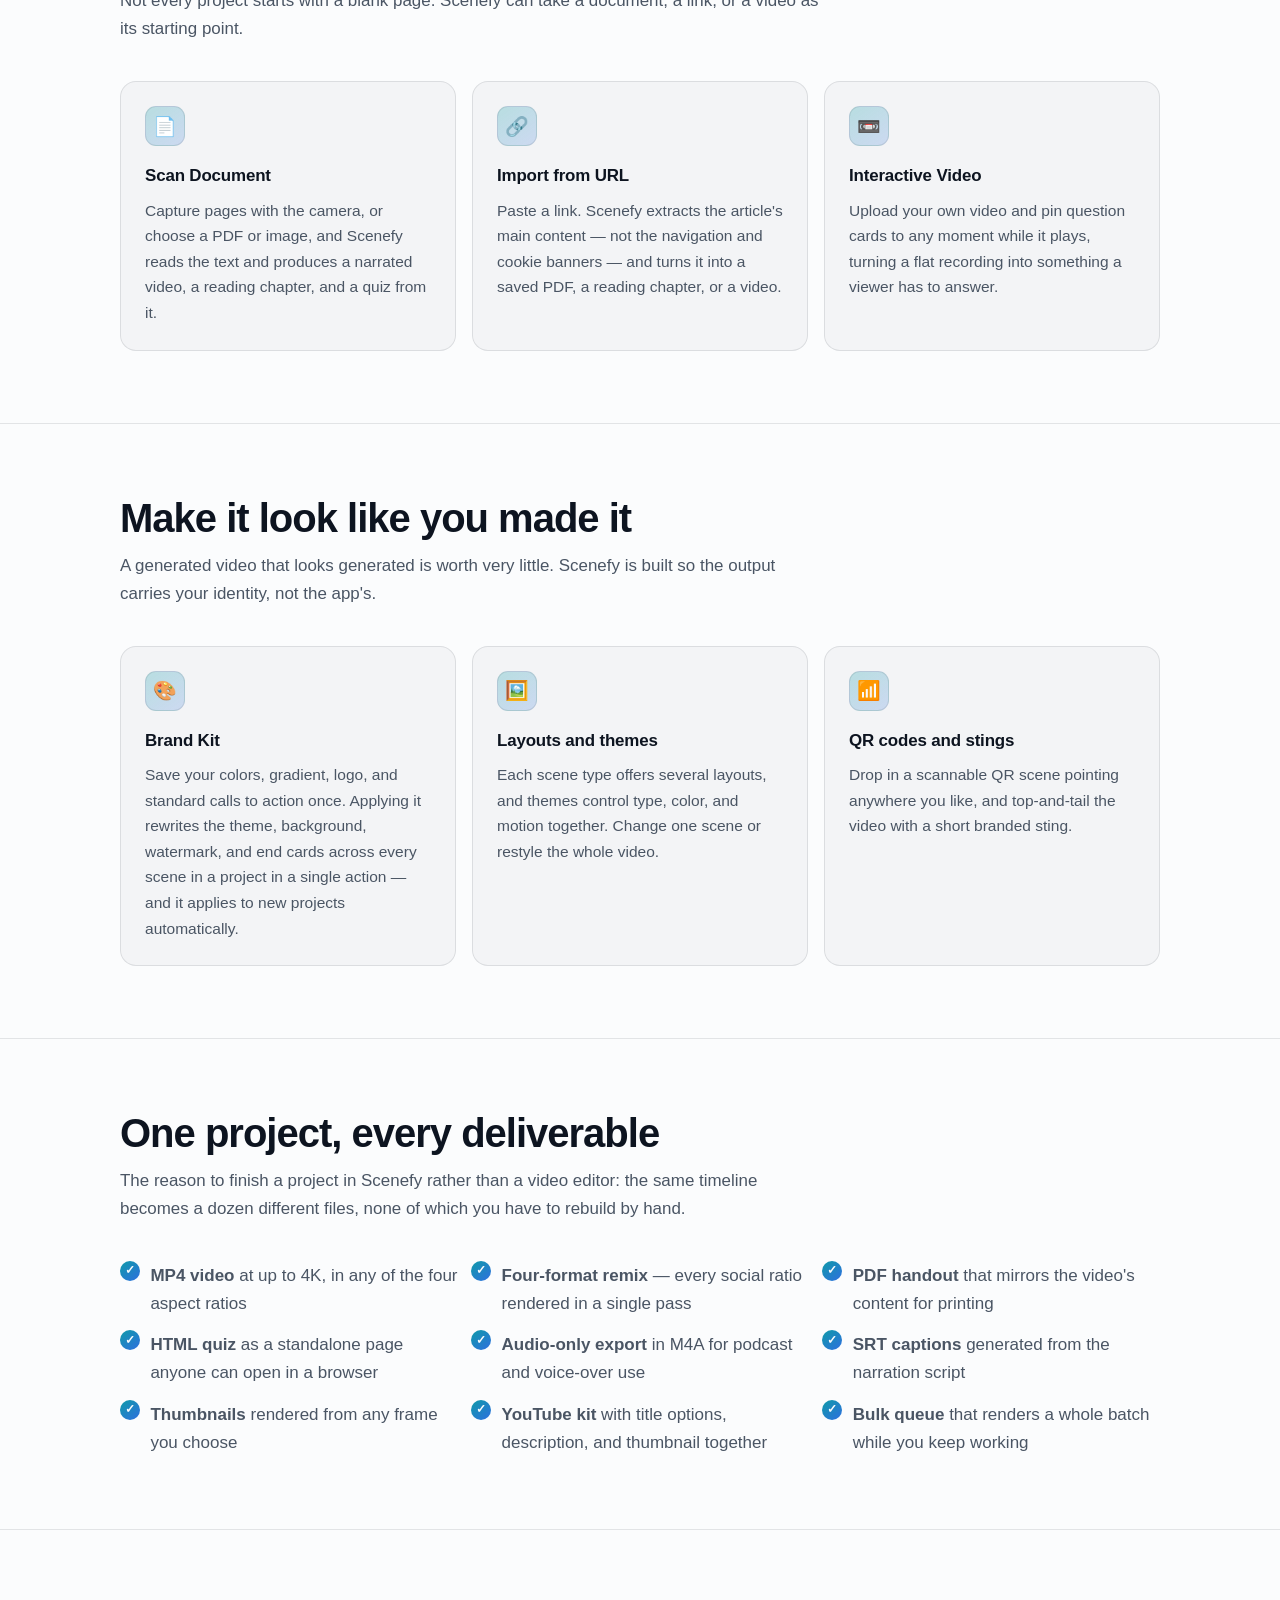
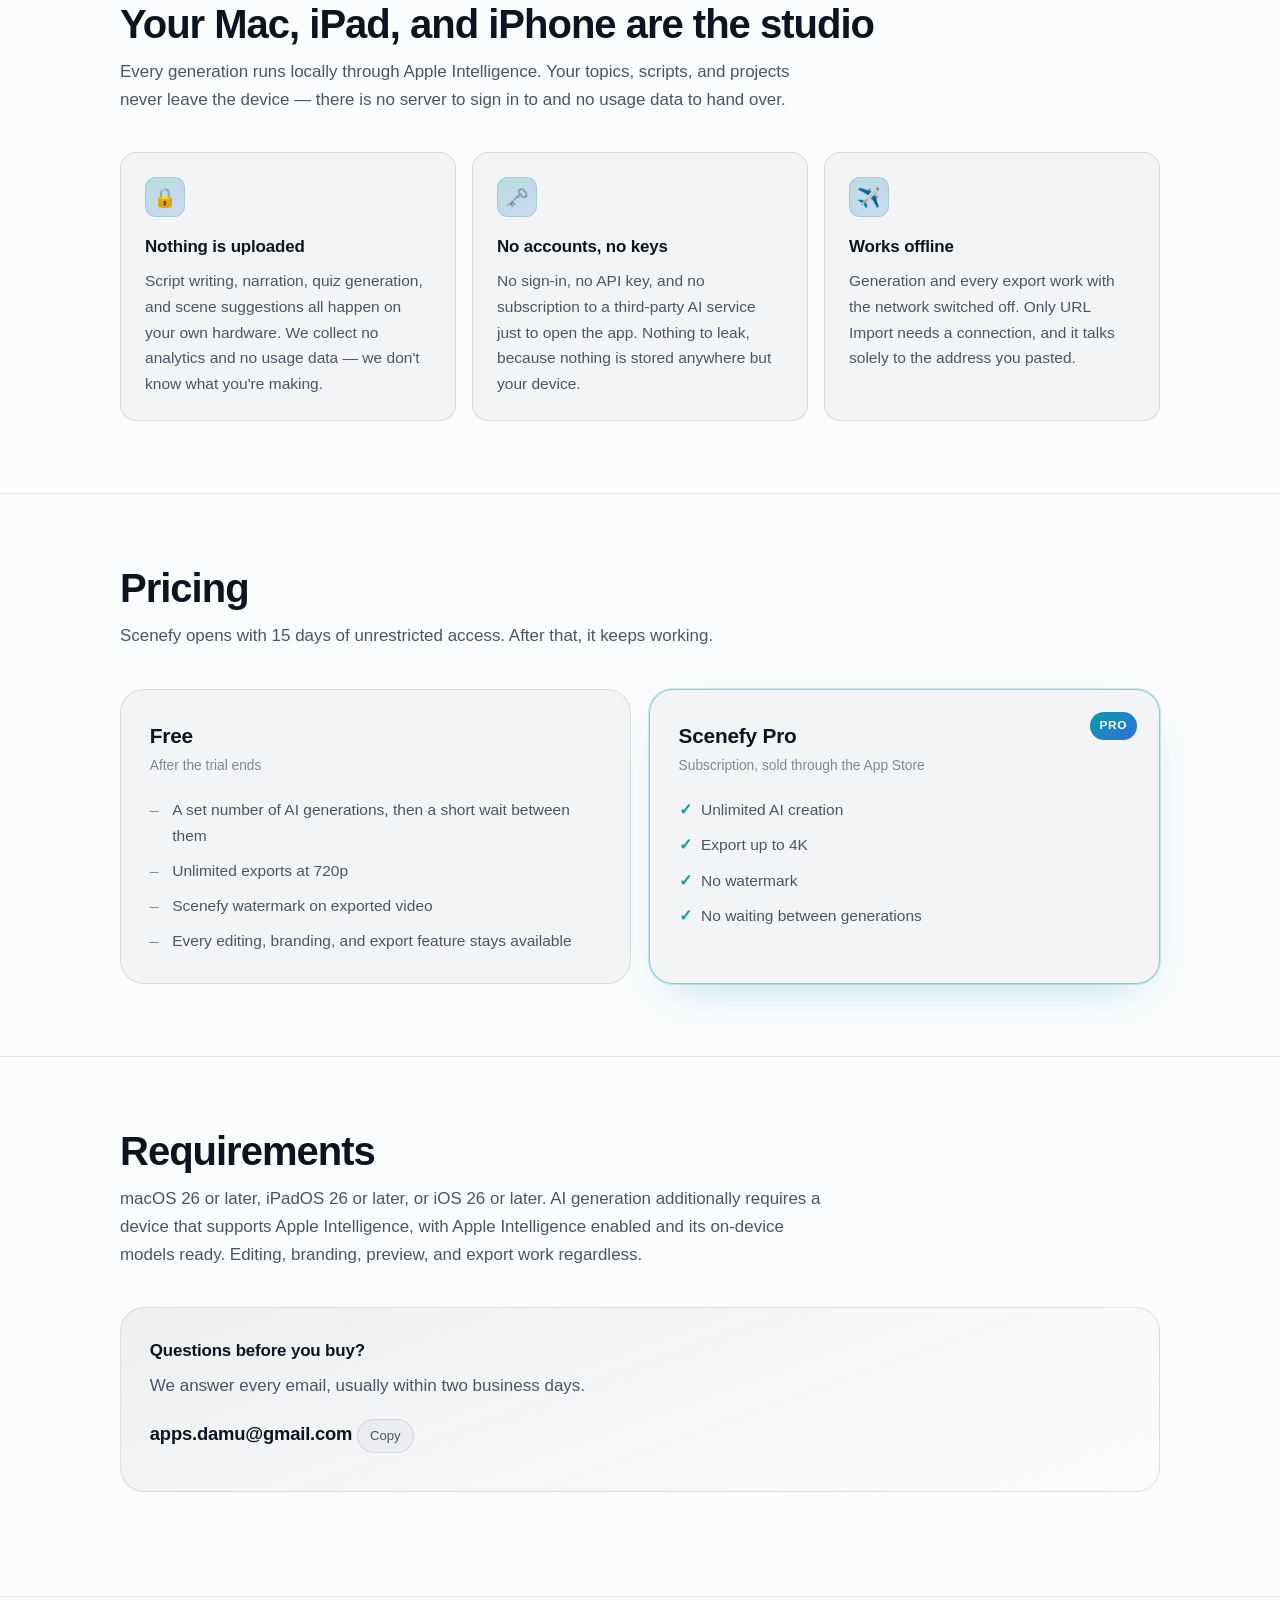
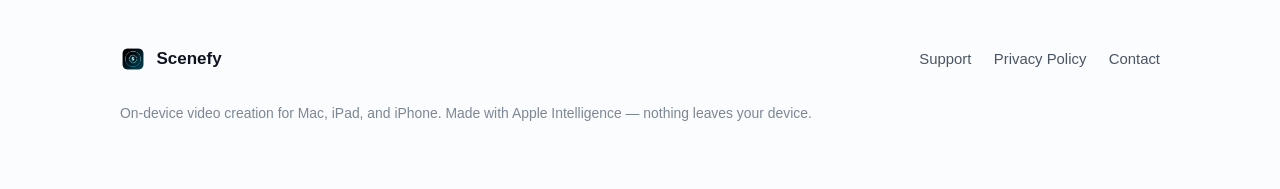
==== commit bdb3a759: "reverted Personal voice" ====
--- a/marketing.html
+++ b/marketing.html
@@ -283,8 +283,7 @@
         <h3>Record your own take</h3>
         <p>
           Record narration per scene, trim it visually, re-record a line you fluffed, and let
-          Scenefy transcribe it into on-screen text. Your Personal Voice works too, where the
-          system provides it.
+          Scenefy transcribe it into on-screen text — your own voice, in your own timing.
         </p>
       </div>
       <div class="card reveal">
